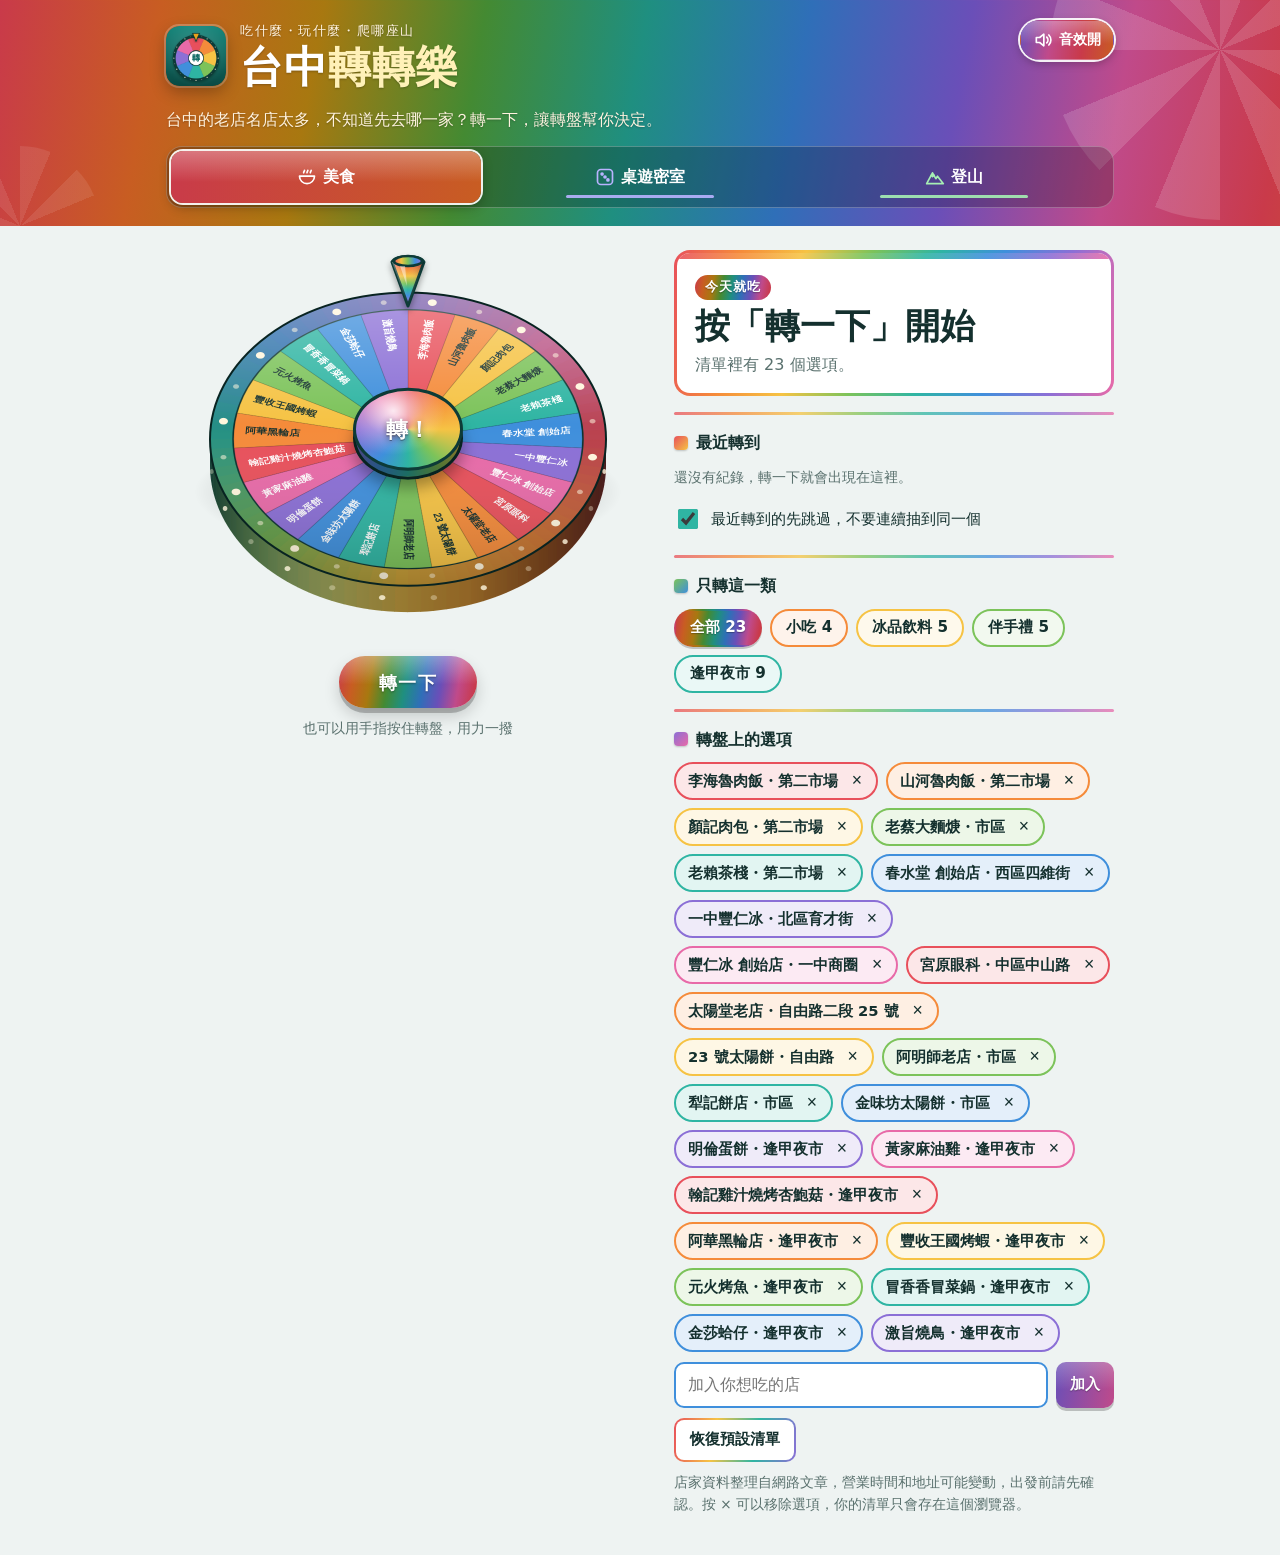
==== wheel/index.html @ 8090aa40 "台中轉轉樂：彩帶改成更多顏色與形狀 Co-Authored-By: Claude Opus 5.5 <noreply@anthropic.com> Claude-Session: https://cl" ====
<!doctype html>
<html lang="zh-Hant-TW">
<head>
<meta charset="utf-8">
<meta name="viewport" content="width=device-width, initial-scale=1, viewport-fit=cover">
<title>台中轉轉樂</title>
<meta name="description" content="美食、桌遊密室、登山三個轉盤，轉一下決定在台中吃什麼、玩什麼、爬哪座山。">
<meta name="theme-color" content="#1f8f80" media="(prefers-color-scheme: light)">
<meta name="theme-color" content="#16655b" media="(prefers-color-scheme: dark)">
<link rel="manifest" href="manifest.webmanifest">
<link rel="icon" type="image/png" sizes="32x32" href="icons/favicon-32.png">
<link rel="icon" type="image/png" sizes="192x192" href="icons/icon-192.png">
<link rel="apple-touch-icon" href="icons/apple-touch-icon.png">
<meta name="apple-mobile-web-app-capable" content="yes">
<meta name="mobile-web-app-capable" content="yes">
<meta name="apple-mobile-web-app-title" content="台中轉轉樂">
<meta name="apple-mobile-web-app-status-bar-style" content="black-translucent">
</head>
<body>
<style>
  /* 版面：轉盤是主角，置中；下方是結果卡與可編輯的餐點清單。寬螢幕時左右並排。 */
  :root {
    --bg: #eef3f2;
    --surface: #ffffff;
    --fg: #14302e;
    --muted: #5a716e;
    --line: #cfdcda;
    --accent: #0f6b63;
    --accent-fg: #ffffff;
    --sun: #e3a21a;
    /* 頂部橫幅：五彩漸層（顏色比轉盤深一階，白字才看得清楚） */
    --hero-grad: linear-gradient(100deg, #c93a4a 0.0%, #c85d22 6.25%, #a87810 12.5%, #448a32 18.75%, #1f8f80 25.0%, #2f6fb8 31.25%, #6a4fb8 37.5%, #c04a8a 43.75%, #c93a4a 50.0%, #c85d22 56.25%, #a87810 62.5%, #448a32 68.75%, #1f8f80 75.0%, #2f6fb8 81.25%, #6a4fb8 87.5%, #c04a8a 93.75%, #c93a4a 100.0%);
    --hero-fg: #ffffff;
    --hero-muted: #fff3e0;
    --hero-title-accent: #fff1b8;
    --hero-line: rgba(255, 255, 255, .26);
    --hero-tab-bg: rgba(0, 0, 0, .22);
    --hero-tab-on: #ffffff;
    --hero-tab-on-fg: #23313a;
    /* 轉盤八色（五彩） */
    --seg-1: #e8505b;
    --seg-2: #f58b3a;
    --seg-3: #f6c344;
    --seg-4: #7cc35a;
    --seg-5: #2fb5a3;
    --seg-6: #3f8fdc;
    --seg-7: #8b6fd6;
    --seg-8: #e86aa8;
    --seg-ink-dark: #14302e;
    --seg-ink-light: #ffffff;
    --wheel-rim: #0d3b37;
    --wheel-bulb: #fff6dd;
    --wheel-shadow: rgba(4, 33, 30, .38);
    --font-display: "PingFang TC", "Noto Sans TC", "Microsoft JhengHei", sans-serif;
    --font-body: "PingFang TC", "Noto Sans TC", "Microsoft JhengHei", system-ui, sans-serif;
  }
  @media (prefers-color-scheme: dark) {
    :root:not([data-theme="light"]) {
      --bg: #0e1918; --surface: #152422; --fg: #e4efed; --muted: #94aaa6; --line: #2a3f3c;
      --accent: #4cc1b3; --accent-fg: #0b1716; --sun: #f0b93f;
      --hero-grad: linear-gradient(100deg, #8f2a36 0.0%, #9a4a1e 6.25%, #86610d 12.5%, #376c29 18.75%, #16655b 25.0%, #214f83 31.25%, #4b3883 37.5%, #883562 43.75%, #8f2a36 50.0%, #9a4a1e 56.25%, #86610d 62.5%, #376c29 68.75%, #16655b 75.0%, #214f83 81.25%, #4b3883 87.5%, #883562 93.75%, #8f2a36 100.0%); --hero-fg: #f4f1ea; --hero-muted: #e6ddd0; --hero-title-accent: #ffe39a; --hero-line: rgba(255, 255, 255, .16); --hero-tab-bg: rgba(0, 0, 0, .32); --hero-tab-on: #f4f1ea; --hero-tab-on-fg: #1b2328;
      --seg-1: #d9434f; --seg-2: #e47b2c; --seg-3: #e5b336; --seg-4: #69b049; --seg-5: #24a191; --seg-6: #357fcb; --seg-7: #7a5ec4; --seg-8: #d65b97;
      --seg-ink-dark: #0e1918; --seg-ink-light: #ffffff;
      --wheel-rim: #1f5b55; --wheel-bulb: #fff1c9; --wheel-shadow: rgba(0, 0, 0, .55);
      color-scheme: dark;
    }
  }
  :root[data-theme="dark"] {
    --bg: #0e1918; --surface: #152422; --fg: #e4efed; --muted: #94aaa6; --line: #2a3f3c;
    --accent: #4cc1b3; --accent-fg: #0b1716; --sun: #f0b93f;
    --hero-grad: linear-gradient(100deg, #8f2a36 0.0%, #9a4a1e 6.25%, #86610d 12.5%, #376c29 18.75%, #16655b 25.0%, #214f83 31.25%, #4b3883 37.5%, #883562 43.75%, #8f2a36 50.0%, #9a4a1e 56.25%, #86610d 62.5%, #376c29 68.75%, #16655b 75.0%, #214f83 81.25%, #4b3883 87.5%, #883562 93.75%, #8f2a36 100.0%); --hero-fg: #f4f1ea; --hero-muted: #e6ddd0; --hero-title-accent: #ffe39a; --hero-line: rgba(255, 255, 255, .16); --hero-tab-bg: rgba(0, 0, 0, .32); --hero-tab-on: #f4f1ea; --hero-tab-on-fg: #1b2328;
    --seg-1: #d9434f; --seg-2: #e47b2c; --seg-3: #e5b336; --seg-4: #69b049; --seg-5: #24a191; --seg-6: #357fcb; --seg-7: #7a5ec4; --seg-8: #d65b97;
    --seg-ink-dark: #0e1918; --seg-ink-light: #ffffff;
    --wheel-rim: #1f5b55; --wheel-bulb: #fff1c9; --wheel-shadow: rgba(0, 0, 0, .55);
    color-scheme: dark;
  }

  * { box-sizing: border-box; }
  [hidden] { display: none !important; }
  body {
    background: var(--bg);
    color: var(--fg);
    font-family: var(--font-body);
    font-size: 16px;
    line-height: 1.6;
    padding-bottom: calc(40px + env(safe-area-inset-bottom, 0px));
    margin: 0;
  }
  .wrap {
    max-width: 980px; margin: 0 auto; display: grid; gap: 24px; grid-template-columns: minmax(0, 1fr);
    padding-left: max(16px, env(safe-area-inset-left, 0px));
    padding-right: max(16px, env(safe-area-inset-right, 0px));
    padding-top: 24px;
  }
  /* 頂部橫幅：滿版漸層，延伸到手機狀態列底下 */
  .hero {
    position: relative; overflow: hidden;
    background: var(--hero-grad);
    background-size: 200% 100%;
    background-position: 0% 50%;
    color: var(--hero-fg);
    text-shadow: 0 1px 2px rgba(0, 0, 0, .25);
    padding-top: calc(20px + env(safe-area-inset-top, 0px));
    padding-bottom: 18px;
  }
  .hero::before, .hero::after {
    content: ""; position: absolute; border-radius: 50%; pointer-events: none;
    background: repeating-conic-gradient(from 0deg, var(--hero-line) 0 22.5deg, transparent 22.5deg 45deg);
  }
  .hero::before { width: 340px; height: 340px; right: -110px; top: -120px; opacity: .55; }
  .hero::after { width: 160px; height: 160px; left: -60px; bottom: -80px; opacity: .35; }
  .is-spinning .hero::before { animation: hero-spin 1.2s linear infinite; }
  /* 轉動時五彩漸層跟著流動 */
  .is-spinning .hero { animation: hero-flow 2.4s linear infinite; }
  @keyframes hero-flow { from { background-position: 0% 50%; } to { background-position: 100% 50%; } }
  @keyframes hero-spin { to { transform: rotate(360deg); } }
  .hero-in {
    position: relative; z-index: 1;
    max-width: 980px; margin: 0 auto; display: grid; gap: 14px;
    padding-left: max(16px, env(safe-area-inset-left, 0px));
    padding-right: max(16px, env(safe-area-inset-right, 0px));
  }
  .brand { display: flex; align-items: center; gap: 14px; min-width: 0; }
  .sound-btn {
    margin-left: auto; align-self: flex-start; flex: none;
    display: inline-flex; align-items: center; gap: 6px;
    font: 500 .85rem var(--font-body); color: var(--hero-fg);
    background: var(--hero-tab-bg); border: 1px solid var(--hero-line); border-radius: 999px;
    padding: 6px 12px; min-height: 40px; cursor: pointer;
  }
  .sound-btn svg { width: 20px; height: 20px; }
  .sound-btn .ico-off { display: none; }
  .sound-btn[aria-pressed="false"] .ico-on { display: none; }
  .sound-btn[aria-pressed="false"] .ico-off { display: inline; }
  /* 音效開：五彩漸層＋白框；音效關：暗色、圖示變灰 */
  .sound-btn[aria-pressed="true"] {
    background:
      linear-gradient(180deg, rgba(255, 255, 255, .3), rgba(255, 255, 255, 0) 60%),
      linear-gradient(100deg, #6a4fb8, #c04a8a, #c93a4a, #c85d22);
    border-color: transparent;
    box-shadow: 0 0 0 2px rgba(255, 255, 255, .92), 0 3px 10px rgba(0, 0, 0, .28);
    font-weight: 700;
  }
  .sound-btn[aria-pressed="false"] {
    background: rgba(0, 0, 0, .35); color: rgba(255, 255, 255, .78);
    border: 1px dashed rgba(255, 255, 255, .5);
  }
  .sound-btn[aria-pressed="false"] svg { color: rgba(255, 255, 255, .6); }
  .sound-btn:focus-visible { outline: 3px solid var(--sun); outline-offset: 2px; }
  @media (max-width: 380px) { .sound-label { display: none; } .sound-btn { padding: 6px 9px; } }
  .confetti { position: fixed; inset: 0; width: 100%; height: 100%; pointer-events: none; z-index: 50; }
  .brand .logo {
    width: 60px; height: 60px; flex: none; border-radius: 22%;
    box-shadow: 0 6px 16px rgba(0, 0, 0, .28), 0 0 0 2px var(--hero-line);
  }
  .eyebrow { margin: 0; font-size: .82rem; letter-spacing: .12em; color: var(--hero-muted); }
  .hero h1 {
    font-family: var(--font-display); font-weight: 900;
    font-size: clamp(1.9rem, 6.5vw, 2.7rem); line-height: 1.15; margin: 2px 0 0;
    letter-spacing: .02em;
  }
  .hero h1 span { color: var(--hero-title-accent); }
  .intro { margin: 0; color: var(--hero-muted); max-width: 40em; }
  @media (max-width: 600px) { .intro { min-height: 3.2em; } }

  .tabs {
    display: grid; grid-template-columns: repeat(3, minmax(0, 1fr)); gap: 4px; padding: 4px;
    background: var(--hero-tab-bg); border: 1px solid var(--hero-line); border-radius: 16px;
  }
  .tab {
    font: 700 .98rem var(--font-body); color: var(--hero-fg); background: transparent; border: 0;
    border-radius: 12px; min-height: 52px; padding: 6px 4px; cursor: pointer;
    display: flex; align-items: center; justify-content: center; gap: 6px;
    transition: background .2s, color .2s;
  }
  .tab svg { width: 20px; height: 20px; flex: none; }
  .tab:hover { background: rgba(255, 255, 255, .08); }
  /* 分頁各有自己的顏色：美食紅橘、桌遊密室藍紫、登山綠青 */
  #tab-food { --t1: #c93a4a; --t2: #c85d22; --t-light: #ffb48a; }
  #tab-games { --t1: #2f6fb8; --t2: #6a4fb8; --t-light: #b9b3ff; }
  #tab-hike { --t1: #448a32; --t2: #1f8f80; --t-light: #a6efb4; }
  .tab { position: relative; }
  .tab svg { color: var(--t-light); }
  .tab::after {
    content: ""; position: absolute; left: 26%; right: 26%; bottom: 5px; height: 3px; border-radius: 3px;
    background: var(--t-light); opacity: .9;
  }
  .tab[aria-selected="true"] {
    background:
      linear-gradient(180deg, rgba(255, 255, 255, .3), rgba(255, 255, 255, 0) 60%),
      linear-gradient(100deg, var(--t1), var(--t2));
    color: #ffffff;
    box-shadow: 0 0 0 2px rgba(255, 255, 255, .92), 0 4px 12px rgba(0, 0, 0, .3);
  }
  .tab[aria-selected="true"] svg { color: #ffffff; }
  .tab[aria-selected="true"]::after { display: none; }
  .tab:disabled { cursor: wait; }
  .tab:focus-visible { outline: 3px solid var(--sun); outline-offset: 2px; }
  @media (max-width: 340px) { .tab svg { display: none; } }
  @media (prefers-reduced-motion: reduce) { .is-spinning .hero::before, .is-spinning .hero { animation: none; } .tab { transition: none; } }

  .layout { display: grid; gap: 24px; grid-template-columns: minmax(0, 1fr); align-items: start; }
  @media (min-width: 820px) { .layout { grid-template-columns: minmax(0, 1.1fr) minmax(0, 1fr); } }

  .stage { display: grid; justify-items: center; gap: 16px; min-width: 0; }
  .wheel-box { position: relative; width: min(100%, 440px); aspect-ratio: 880 / 780; max-width: 100%; }
  .wheel-box canvas { width: 100%; height: 100%; display: block; }
  /* 立體轉盤：轉盤面往後傾斜，畫在 canvas 上；指針和中心鈕用 HTML 疊在上面 */
  .pointer {
    position: absolute; left: 50%; top: calc(10.6% - 40px); transform: translateX(-50%);
    width: 44px; height: 58px; z-index: 2;
    filter: drop-shadow(0 4px 3px rgba(0, 0, 0, .35));
  }
  .pointer svg { width: 100%; height: 100%; display: block; transform-origin: 50% 15%; transition: transform .07s ease-out; }
  .pointer.tick svg { transform: rotate(-14deg); }
  .wheel-box canvas { touch-action: none; cursor: grab; -webkit-user-select: none; user-select: none; }
  .wheel-box canvas.grabbing { cursor: grabbing; }
  .wheel-hint { margin: -6px 0 0; font-size: .85rem; color: var(--muted); text-align: center; }
  @media (prefers-reduced-motion: reduce) { .pointer svg { transition: none; } }
  .hub {
    position: absolute; left: 50%; top: 48.5%; transform: translate(-50%, -62%);
    width: 25%; aspect-ratio: 1.33; border-radius: 50%;
    /* 五彩轉鈕：上面是彩虹面＋光澤，底下用 ::before 畫出較暗的彩虹側邊 */
    --hub-rainbow: #e8505b, #f58b3a, #f6c344, #7cc35a, #2fb5a3, #3f8fdc, #8b6fd6, #e86aa8, #e8505b;
    isolation: isolate;
    background: transparent;
    border: 0;
    box-shadow: none;
    display: grid; place-items: center;
    font: 900 clamp(1rem, 4vw, 1.4rem) var(--font-display); color: #ffffff;
    text-shadow: 0 1px 0 rgba(0, 0, 0, .35), 0 2px 6px rgba(0, 0, 0, .45);
    cursor: pointer; padding: 0;
    transition: transform .08s, box-shadow .08s;
  }
  /* 側邊（往下的厚度）在最底層，彩虹面蓋在上面，字在最上面 */
  .hub::before {
    content: ""; position: absolute; z-index: -2;
    left: 0; right: 0; top: 9px; bottom: -9px; border-radius: 50%;
    background: conic-gradient(from 0deg, var(--hub-rainbow));
    filter: brightness(.6);
    border: 3px solid var(--wheel-rim);
    box-shadow: 0 8px 16px rgba(0, 0, 0, .35);
    transition: top .08s, bottom .08s;
  }
  .hub::after {
    content: ""; position: absolute; z-index: -1; inset: 0; border-radius: 50%;
    background:
      radial-gradient(ellipse at 36% 26%, rgba(255, 255, 255, .85) 0%, rgba(255, 255, 255, .25) 32%, rgba(255, 255, 255, 0) 55%),
      conic-gradient(from 0deg, var(--hub-rainbow));
    border: 3px solid var(--wheel-rim);
  }
  .is-spinning .hub { animation: hub-hue 1.6s linear infinite; }
  @keyframes hub-hue { to { filter: hue-rotate(360deg); } }
  @media (prefers-reduced-motion: reduce) { .is-spinning .hub { animation: none; } }
  .hub:active:not(:disabled) { transform: translate(-50%, calc(-62% + 6px)); }
  .hub:active:not(:disabled)::before { top: 3px; bottom: -3px; }
  .hub:disabled { cursor: wait; }

  /* 「轉一下」：和頂部橫幅同一組深一階的五彩，白字才清楚 */
  .spin-btn {
    font: 800 1.15rem var(--font-body); letter-spacing: .08em;
    background:
      linear-gradient(180deg, rgba(255, 255, 255, .35) 0%, rgba(255, 255, 255, 0) 55%),
      var(--hero-grad);
    background-size: 100% 100%, 200% 100%;
    background-position: 0 0, 0% 50%;
    color: #ffffff; text-shadow: 0 1px 2px rgba(0, 0, 0, .35);
    border: 0; border-radius: 999px; padding: 12px 40px; min-height: 52px; cursor: pointer;
    box-shadow: 0 5px 0 rgba(0, 0, 0, .22), 0 8px 16px rgba(0, 0, 0, .18);
    transition: transform .08s, box-shadow .08s;
  }
  .spin-btn:active:not(:disabled) { transform: translateY(4px); box-shadow: 0 1px 0 rgba(0, 0, 0, .22), 0 3px 8px rgba(0, 0, 0, .18); }
  .spin-btn:disabled { cursor: wait; filter: saturate(.85); }
  .is-spinning .spin-btn { animation: btn-flow 1.2s linear infinite; }
  @keyframes btn-flow { from { background-position: 0 0, 0% 50%; } to { background-position: 0 0, 100% 50%; } }
  button:focus-visible, input:focus-visible { outline: 3px solid var(--sun); outline-offset: 2px; }

  .panel { display: grid; gap: 16px; min-width: 0; grid-template-columns: minmax(0, 1fr); }
  /* 結果卡：彩虹外框＋上方彩虹細條 */
  .result {
    position: relative; overflow: hidden;
    border: 3px solid transparent; border-radius: 16px;
    background:
      linear-gradient(var(--surface), var(--surface)) padding-box,
      linear-gradient(100deg, var(--seg-1), var(--seg-2), var(--seg-3), var(--seg-4), var(--seg-5), var(--seg-6), var(--seg-7), var(--seg-8)) border-box;
    padding: 20px 18px 16px; min-height: 132px;
  }
  .result::before {
    content: ""; position: absolute; left: 0; right: 0; top: 0; height: 6px;
    background: linear-gradient(100deg, var(--seg-1), var(--seg-2), var(--seg-3), var(--seg-4), var(--seg-5), var(--seg-6), var(--seg-7), var(--seg-8));
    opacity: .9;
  }
  .result .label {
    display: inline-block; font-size: .8rem; font-weight: 700; letter-spacing: .08em; margin: 0;
    color: #ffffff; padding: 2px 10px; border-radius: 999px;
    background: var(--hero-grad); background-size: 200% 100%;
    text-shadow: 0 1px 1px rgba(0, 0, 0, .3);
  }
  .result .name { font: 900 clamp(1.6rem, 6vw, 2.2rem)/1.25 var(--font-display); margin: 4px 0; overflow-wrap: anywhere; }
  .result .meta { margin: 0; color: var(--muted); }
  .result .meta b { color: var(--fg); font-weight: 700; }
  .result.pop .name { animation: pop .45s ease-out; }
  @keyframes pop { 0% { transform: scale(.85); opacity: 0; } 100% { transform: scale(1); opacity: 1; } }
  .result.win { animation: win-glow 1.4s ease-out; }
  @keyframes win-glow {
    0% { box-shadow: 0 0 0 0 rgba(227, 162, 26, .75); }
    35% { box-shadow: 0 0 0 10px rgba(227, 162, 26, .25); }
    100% { box-shadow: 0 0 0 18px rgba(227, 162, 26, 0); }
  }

  .box { border-top: 1px solid var(--line); padding-top: 14px; display: grid; gap: 10px; grid-template-columns: minmax(0, 1fr); }
  .box h2 { font-size: 1rem; margin: 0; }
  .filters, .chips { display: flex; flex-wrap: wrap; gap: 8px; }
  .filter {
    font: 500 .95rem var(--font-body); color: var(--fg);
    background: transparent; border: 1px solid var(--line); border-radius: 999px;
    padding: 6px 14px; min-height: 38px; cursor: pointer;
  }
  .filter[aria-pressed="true"] { background: var(--fg); color: var(--bg); border-color: var(--fg); }

  .chip {
    display: inline-flex; align-items: center; gap: 4px;
    background: var(--surface); border: 1px solid var(--line); border-radius: 999px;
    padding: 2px 4px 2px 12px; font-size: .92rem; max-width: 100%;
  }
  .chip span { overflow-wrap: anywhere; }
  .chip button {
    border: 0; background: transparent; color: var(--muted); cursor: pointer;
    width: 30px; height: 30px; border-radius: 50%; font-size: 1.1rem; line-height: 1;
  }
  .chip button:hover { color: var(--fg); background: var(--bg); }
  .chip.off { opacity: .4; }

  .add { display: flex; gap: 8px; }
  .add input {
    flex: 1; min-width: 0; font: inherit; font-size: 16px; color: var(--fg);
    background: var(--surface); border: 1px solid var(--line); border-radius: 10px; padding: 8px 12px; min-height: 44px;
  }
  .add button, .reset {
    font: 500 .95rem var(--font-body); border-radius: 10px; cursor: pointer; min-height: 44px; padding: 8px 14px;
  }
  .add button { background: var(--fg); color: var(--bg); border: 0; }
  .reset { background: transparent; color: var(--muted); border: 1px solid var(--line); justify-self: start; }
  .hint { font-size: .85rem; color: var(--muted); margin: 0; }

  .actions { display: flex; flex-wrap: wrap; gap: 8px; margin-top: 12px; }
  /* 結果卡上的三個按鈕：各用一段深一階的彩虹漸層，白字才清楚 */
  .action {
    font: 700 .95rem var(--font-body); color: #ffffff; text-decoration: none;
    text-shadow: 0 1px 1px rgba(0, 0, 0, .3);
    background: linear-gradient(180deg, rgba(255, 255, 255, .28), rgba(255, 255, 255, 0) 60%), var(--action-grad);
    border: 0; border-radius: 999px;
    padding: 8px 16px; min-height: 42px; display: inline-flex; align-items: center; cursor: pointer;
    box-shadow: 0 3px 0 rgba(0, 0, 0, .22);
    transition: transform .08s, box-shadow .08s, filter .15s;
  }
  .action:hover { filter: brightness(1.08); }
  .action:active { transform: translateY(2px); box-shadow: 0 1px 0 rgba(0, 0, 0, .22); }
  #result-map { --action-grad: linear-gradient(100deg, #2f6fb8, #6a4fb8); }
  #result-share { --action-grad: linear-gradient(100deg, #c04a8a, #c93a4a); }
  #result-again { --action-grad: linear-gradient(100deg, #448a32, #1f8f80); }
  a.action:focus-visible { outline: 3px solid var(--sun); outline-offset: 2px; }
  .share-msg { margin: 8px 0 0; font-size: .85rem; color: var(--muted); }

  .box-head { display: flex; align-items: center; justify-content: space-between; gap: 8px; }
  .link-btn { font: 500 .9rem var(--font-body); color: var(--muted); background: transparent; border: 0;
    padding: 6px 8px; min-height: 36px; cursor: pointer; text-decoration: underline; }
  .history { margin: 0; padding: 0; list-style: none; display: grid; gap: 6px; }
  .history li { display: flex; gap: 10px; align-items: baseline; min-width: 0; }
  .history .when { font-size: .8rem; color: var(--muted); font-variant-numeric: tabular-nums; flex: none; }
  .history .what { overflow-wrap: anywhere; }
  .history .empty { color: var(--muted); font-size: .9rem; }
  .toggle { display: flex; gap: 10px; align-items: center; font-size: .92rem; cursor: pointer; min-height: 40px; }
  .toggle input { width: 20px; height: 20px; accent-color: var(--accent); flex: none; }

  /* ===== 下方區塊（最近轉到、只轉這一類、轉盤上的選項）五彩版 ===== */
  .box {
    border-top: 0; position: relative; padding-top: 18px;
  }
  .box::before {
    content: ""; position: absolute; left: 0; right: 0; top: 0; height: 3px; border-radius: 3px;
    background: linear-gradient(100deg, var(--seg-1), var(--seg-2), var(--seg-3), var(--seg-4), var(--seg-5), var(--seg-6), var(--seg-7), var(--seg-8));
    opacity: .75;
  }
  .panel > .box:nth-child(2) { --box-c: var(--seg-1); --box-c2: var(--seg-3); }
  .panel > .box:nth-child(3) { --box-c: var(--seg-4); --box-c2: var(--seg-6); }
  .panel > .box:nth-child(4) { --box-c: var(--seg-7); --box-c2: var(--seg-8); }
  .box h2 { display: flex; align-items: center; gap: 8px; }
  .box h2::before {
    content: ""; width: 14px; height: 14px; border-radius: 4px; flex: none;
    background: linear-gradient(135deg, var(--box-c, var(--seg-1)), var(--box-c2, var(--seg-3)));
    box-shadow: 0 1px 2px rgba(0, 0, 0, .2);
  }

  /* 最近轉到：每筆一個顏色 */
  .history li:not(.empty) {
    align-items: center; padding: 6px 10px; border-radius: 10px;
    background: color-mix(in srgb, var(--c) 14%, var(--surface));
    border-left: 4px solid var(--c);
  }
  .history li:nth-child(8n+1) { --c: var(--seg-1); }
  .history li:nth-child(8n+2) { --c: var(--seg-2); }
  .history li:nth-child(8n+3) { --c: var(--seg-3); }
  .history li:nth-child(8n+4) { --c: var(--seg-4); }
  .history li:nth-child(8n+5) { --c: var(--seg-5); }
  .history li:nth-child(8n+6) { --c: var(--seg-6); }
  .history li:nth-child(8n+7) { --c: var(--seg-7); }
  .history li:nth-child(8n+8) { --c: var(--seg-8); }
  .history .when { color: var(--fg); opacity: .7; }
  .history .what { font-weight: 700; }
  .link-btn { color: var(--seg-1); font-weight: 700; }
  .toggle input { accent-color: var(--seg-5); }

  /* 只轉這一類：未選用彩色框，選中用五彩漸層 */
  .filter { border: 2px solid var(--c); color: var(--fg); background: color-mix(in srgb, var(--c) 10%, var(--surface)); font-weight: 700; }
  .filter:nth-child(8n+1) { --c: var(--seg-1); }
  .filter:nth-child(8n+2) { --c: var(--seg-2); }
  .filter:nth-child(8n+3) { --c: var(--seg-3); }
  .filter:nth-child(8n+4) { --c: var(--seg-4); }
  .filter:nth-child(8n+5) { --c: var(--seg-5); }
  .filter:nth-child(8n+6) { --c: var(--seg-6); }
  .filter:nth-child(8n+7) { --c: var(--seg-7); }
  .filter:nth-child(8n+8) { --c: var(--seg-8); }
  .filter[aria-pressed="true"] {
    background: var(--hero-grad); background-size: 200% 100%;
    color: #ffffff; border-color: transparent; text-shadow: 0 1px 1px rgba(0, 0, 0, .3);
    box-shadow: 0 2px 0 rgba(0, 0, 0, .2);
  }

  /* 轉盤上的選項：每個選項一個顏色 */
  .chip {
    border: 2px solid var(--c);
    background: color-mix(in srgb, var(--c) 14%, var(--surface));
    font-weight: 600;
  }
  .chip:nth-child(8n+1) { --c: var(--seg-1); }
  .chip:nth-child(8n+2) { --c: var(--seg-2); }
  .chip:nth-child(8n+3) { --c: var(--seg-3); }
  .chip:nth-child(8n+4) { --c: var(--seg-4); }
  .chip:nth-child(8n+5) { --c: var(--seg-5); }
  .chip:nth-child(8n+6) { --c: var(--seg-6); }
  .chip:nth-child(8n+7) { --c: var(--seg-7); }
  .chip:nth-child(8n+8) { --c: var(--seg-8); }
  .chip button { color: var(--fg); }
  .chip button:hover { background: var(--c); color: #ffffff; }

  /* 新增與恢復 */
  .add input { border: 2px solid var(--seg-6); }
  .add input:focus { outline: none; border-color: var(--seg-7); box-shadow: 0 0 0 3px color-mix(in srgb, var(--seg-7) 30%, transparent); }
  .add button {
    background: linear-gradient(180deg, rgba(255, 255, 255, .25), rgba(255, 255, 255, 0) 60%), linear-gradient(100deg, #6a4fb8, #c04a8a);
    color: #ffffff; font-weight: 700; text-shadow: 0 1px 1px rgba(0, 0, 0, .3);
    box-shadow: 0 3px 0 rgba(0, 0, 0, .22);
  }
  .add button:active { transform: translateY(2px); box-shadow: 0 1px 0 rgba(0, 0, 0, .22); }
  .reset {
    border: 2px solid transparent; color: var(--fg); font-weight: 600;
    background:
      linear-gradient(var(--surface), var(--surface)) padding-box,
      linear-gradient(100deg, var(--seg-1), var(--seg-3), var(--seg-5), var(--seg-7)) border-box;
  }

  @media (prefers-reduced-motion: reduce) { .result.pop .name, .result.win, .is-spinning .spin-btn { animation: none; } }
</style>

<header class="hero">
  <div class="hero-in">
    <div class="brand">
      <img class="logo" src="icons/icon-192.png" alt="" width="60" height="60">
      <div>
        <p class="eyebrow">吃什麼・玩什麼・爬哪座山</p>
        <h1>台中<span>轉轉樂</span></h1>
      </div>
      <button class="sound-btn" id="sound-btn" type="button" aria-pressed="true" aria-label="音效">
        <svg class="ico-on" viewBox="0 0 24 24" fill="none" stroke="currentColor" stroke-width="2" stroke-linecap="round" stroke-linejoin="round" aria-hidden="true"><path d="M4 9h4l5-4v14l-5-4H4Z"/><path d="M16.5 8.5a5 5 0 0 1 0 7"/><path d="M19 6a8.5 8.5 0 0 1 0 12"/></svg>
        <svg class="ico-off" viewBox="0 0 24 24" fill="none" stroke="currentColor" stroke-width="2" stroke-linecap="round" stroke-linejoin="round" aria-hidden="true"><path d="M4 9h4l5-4v14l-5-4H4Z"/><path d="m17 9 5 6M22 9l-5 6"/></svg>
        <span class="sound-label">音效開</span>
      </button>
    </div>
    <p class="intro" id="intro"></p>
    <nav class="tabs" role="tablist" aria-label="選擇轉盤">
      <button class="tab" type="button" role="tab" id="tab-food" data-key="food">
        <svg viewBox="0 0 24 24" fill="none" stroke="currentColor" stroke-width="2" stroke-linecap="round" stroke-linejoin="round" aria-hidden="true"><path d="M3 11h18a9 9 0 0 1-18 0Z"/><path d="M8 7c0-1.5 1-1.5 1-3M12 7c0-1.5 1-1.5 1-3M16 7c0-1.5 1-1.5 1-3"/></svg>
        <span>美食</span>
      </button>
      <button class="tab" type="button" role="tab" id="tab-games" data-key="games">
        <svg viewBox="0 0 24 24" fill="none" stroke="currentColor" stroke-width="2" stroke-linecap="round" stroke-linejoin="round" aria-hidden="true"><rect x="3" y="3" width="18" height="18" rx="4"/><circle cx="8.5" cy="8.5" r="1.2" fill="currentColor"/><circle cx="15.5" cy="15.5" r="1.2" fill="currentColor"/><circle cx="12" cy="12" r="1.2" fill="currentColor"/></svg>
        <span>桌遊密室</span>
      </button>
      <button class="tab" type="button" role="tab" id="tab-hike" data-key="hike">
        <svg viewBox="0 0 24 24" fill="none" stroke="currentColor" stroke-width="2" stroke-linecap="round" stroke-linejoin="round" aria-hidden="true"><path d="M2 20 9 7l4 7 2-3 7 9Z"/><path d="m7.5 10 1.5 1.5L11 10"/></svg>
        <span>登山</span>
      </button>
    </nav>
  </div>
</header>
<canvas class="confetti" id="confetti" aria-hidden="true"></canvas>

<div class="wrap">

  <div class="layout">
    <section class="stage" aria-label="轉盤">
      <div class="wheel-box">
        <canvas id="wheel" width="880" height="780" aria-hidden="true"></canvas>
        <div class="pointer" aria-hidden="true">
          <svg viewBox="0 0 44 58">
            <defs>
              <linearGradient id="pg" x1="0" y1="0" x2="0" y2="1"><stop offset="0" stop-color="#e8505b"/><stop offset=".16" stop-color="#f58b3a"/><stop offset=".32" stop-color="#f6c344"/><stop offset=".48" stop-color="#7cc35a"/><stop offset=".62" stop-color="#2fb5a3"/><stop offset=".76" stop-color="#3f8fdc"/><stop offset=".9" stop-color="#8b6fd6"/><stop offset="1" stop-color="#e86aa8"/></linearGradient>
              <linearGradient id="ps" x1="0" y1="0" x2="1" y2="0"><stop offset="0" stop-color="#ffffff" stop-opacity=".35"/><stop offset=".5" stop-color="#ffffff" stop-opacity="0"/><stop offset="1" stop-color="#000000" stop-opacity=".3"/></linearGradient>
              <linearGradient id="pc" x1="0" y1="0" x2="1" y2="0"><stop offset="0" stop-color="#e8505b"/><stop offset=".25" stop-color="#f6c344"/><stop offset=".5" stop-color="#7cc35a"/><stop offset=".75" stop-color="#3f8fdc"/><stop offset="1" stop-color="#8b6fd6"/></linearGradient>
            </defs>
            <ellipse cx="22" cy="10" rx="17" ry="7" fill="#0d3b37"/>
            <path d="M6 10 L38 10 L22 54 Z" fill="url(#pg)" stroke="#0d3b37" stroke-width="3" stroke-linejoin="round"/>
            <path d="M6 10 L38 10 L22 54 Z" fill="url(#ps)"/>
            <ellipse cx="22" cy="9" rx="14" ry="5" fill="url(#pc)" stroke="#0d3b37" stroke-width="2.5"/>
            <path d="M14 14 L19 14 L21 34 Z" fill="#ffffff" opacity=".45"/>
          </svg>
        </div>
        <button id="hub" class="hub" type="button" aria-label="轉動轉盤">轉！</button>
      </div>
      <button id="spin" class="spin-btn" type="button">轉一下</button>
      <p class="wheel-hint" id="wheel-hint">也可以用手指按住轉盤，用力一撥</p>
    </section>

    <section class="panel">
      <div id="result" class="result" aria-live="polite">
        <p class="label" id="result-label"></p>
        <p class="name" id="result-name">按「轉一下」開始</p>
        <p class="meta" id="result-meta">清單裡有 <b id="count">0</b> 個選項。</p>
        <div class="actions" id="result-actions" hidden>
          <a class="action" id="result-map" href="#" target="_blank" rel="noopener" hidden>在 Google 地圖找</a>
          <button class="action" id="result-share" type="button">分享結果</button>
          <button class="action" id="result-again" type="button">再轉一次</button>
        </div>
        <p class="share-msg" id="share-msg" role="status" hidden></p>
      </div>

      <div class="box">
        <div class="box-head">
          <h2>最近轉到</h2>
          <button class="link-btn" id="history-clear" type="button" hidden>清除</button>
        </div>
        <ol class="history" id="history"></ol>
        <label class="toggle" for="avoid-repeat">
          <input type="checkbox" id="avoid-repeat" checked>
          <span>最近轉到的先跳過，不要連續抽到同一個</span>
        </label>
      </div>

      <div class="box">
        <h2 id="filter-title">只轉這一類</h2>
        <div class="filters" id="filters" role="group" aria-label="篩選類別"></div>
      </div>

      <div class="box">
        <h2>轉盤上的選項</h2>
        <div class="chips" id="chips"></div>
        <form class="add" id="add-form">
          <input id="add-input" type="text" maxlength="20" placeholder="" aria-label="新增選項">
          <button type="submit">加入</button>
        </form>
        <button class="reset" id="reset" type="button">恢復預設清單</button>
        <p class="hint" id="install-hint" hidden></p>
        <p class="hint" id="data-hint"></p>
      </div>
    </section>
  </div>
</div>

<script>
(function () {
  "use strict";
  // 三個轉盤的預設資料。每個轉盤的清單分開存在這個瀏覽器。
  var WHEELS = {
    food: {
      intro: "台中的老店名店太多，不知道先去哪一家？轉一下，讓轉盤幫你決定。",
      label: "今天就吃",
      filterTitle: "只轉這一類",
      placeholder: "加入你想吃的店",
      hint: "店家資料整理自網路文章，營業時間和地址可能變動，出發前請先確認。",
      map: function (it) { return "台中 " + it.name; },
      cats: ["全部", "小吃", "冰品飲料", "伴手禮", "逢甲夜市", "自訂"],
      defaults: [
        { name: "李海魯肉飯", cat: "小吃", area: "第二市場", note: "從下午賣到凌晨，第二市場的必吃魯肉飯。" },
        { name: "山河魯肉飯", cat: "小吃", area: "第二市場", note: "和李海各有擁護者的市場老店。" },
        { name: "顏記肉包", cat: "小吃", area: "第二市場", note: "在地人推薦的市場肉包。" },
        { name: "老蔡大麵焿", cat: "小吃", area: "市區", note: "約 40 年的大麵焿老店，一週只開兩天，先看粉專公告。" },
        { name: "老賴茶棧", cat: "冰品飲料", area: "第二市場", note: "市場裡的古早味紅茶老攤。" },
        { name: "春水堂 創始店", cat: "冰品飲料", area: "西區四維街", note: "被視為珍珠奶茶的發源店。" },
        { name: "一中豐仁冰", cat: "冰品飲料", area: "北區育才街", note: "約 70 年老店，蜜花豆、冰淇淋配酸梅冰。" },
        { name: "豐仁冰 創始店", cat: "冰品飲料", area: "一中商圈", note: "蜜豆、粉圓、芋圓配料豐富的冰品老店。" },
        { name: "宮原眼科", cat: "冰品飲料", area: "中區中山路", note: "日治時期眼科建築改成的冰淇淋與甜點店。" },
        { name: "太陽堂老店", cat: "伴手禮", area: "自由路二段 25 號", note: "1954 年創立，台中太陽餅的代表店家。" },
        { name: "23 號太陽餅", cat: "伴手禮", area: "自由路", note: "自由路上常被推薦的太陽餅老店。" },
        { name: "阿明師老店", cat: "伴手禮", area: "市區", note: "常被列入台中太陽餅名店。" },
        { name: "犁記餅店", cat: "伴手禮", area: "市區", note: "老字號餅店，常被列入台中太陽餅名店。" },
        { name: "金味坊太陽餅", cat: "伴手禮", area: "市區", note: "不加豬油與雞蛋，吃素的人也能吃。" },
        // 第 2 版新增：逢甲夜市（added 用來把新店家補進舊的清單）
        { name: "明倫蛋餅", cat: "逢甲夜市", area: "逢甲夜市", note: "現煎蛋餅，逢甲的招牌之一。", added: 2 },
        { name: "黃家麻油雞", cat: "逢甲夜市", area: "逢甲夜市", note: "推薦點麻油雞麵線湯。", added: 2 },
        { name: "翰記雞汁燒烤杏鮑菇", cat: "逢甲夜市", area: "逢甲夜市", note: "夜市烤杏鮑菇。", added: 2 },
        { name: "阿華黑輪店", cat: "逢甲夜市", area: "逢甲夜市", note: "據說開了約 40 年的老攤。", added: 2 },
        { name: "豐收王國烤蝦", cat: "逢甲夜市", area: "逢甲夜市", note: "不用自己剝殼的懶人蝦。", added: 2 },
        { name: "元火烤魚", cat: "逢甲夜市", area: "逢甲夜市", note: "招牌火烤魚，也有澎湖牡蠣。", added: 2 },
        { name: "冒香香冒菜鍋", cat: "逢甲夜市", area: "逢甲夜市", note: "麻辣冒菜，冬天很受歡迎。", added: 2 },
        { name: "金莎蛤仔", cat: "逢甲夜市", area: "逢甲夜市", note: "鹹蛋黃炒蛤蜊。", added: 2 },
        { name: "激旨燒鳥", cat: "逢甲夜市", area: "逢甲夜市", note: "人氣排隊的烤雞肉串。", added: 2 }
      ]
    },
    games: {
      intro: "朋友聚會不知道玩什麼？轉一下，決定今晚玩哪款桌遊，或去挑戰哪種密室逃脫。",
      label: "今晚就玩",
      filterTitle: "只轉這一類",
      placeholder: "加入你想玩的桌遊或密室主題",
      hint: "人數和時間是一般建議，實際依店家規定。",
      map: function (it) {
        if (it.cat === "密室逃脫") return "台中 密室逃脫";
        if (it.cat === "自訂") return "台中 " + it.name;
        return "台中 桌遊店";
      },
      mapLabel: function (it) { return it.cat === "密室逃脫" ? "找台中的密室逃脫" : it.cat === "自訂" ? "在 Google 地圖找" : "找台中的桌遊店"; },
      cats: ["全部", "派對歡樂", "推理陣營", "策略經營", "合作", "密室逃脫", "自訂"],
      defaults: [
        { name: "德國心臟病", cat: "派對歡樂", area: "2–6 人・15 分鐘", note: "同一種水果剛好 5 個就搶按鈴，拚反應。" },
        { name: "妙語說書人", cat: "派對歡樂", area: "3–8 人・30 分鐘", note: "用一句話形容手上的圖，讓部分人猜中。" },
        { name: "機密代號", cat: "派對歡樂", area: "4–8 人・15 分鐘", note: "分兩隊，隊長用一個詞提示多張卡。" },
        { name: "矮人礦坑", cat: "派對歡樂", area: "3–10 人・30 分鐘", note: "鋪路挖金礦，但有人是偷偷搞破壞的。" },
        { name: "UNO", cat: "派對歡樂", area: "2–10 人・20 分鐘", note: "規則人人都會，加罰牌最傷感情。" },
        { name: "阿瓦隆", cat: "推理陣營", area: "5–10 人・30 分鐘", note: "好人出任務、壞人混進去，靠發言找出間諜。" },
        { name: "狼人殺", cat: "推理陣營", area: "8–18 人・40 分鐘", note: "人多最好玩，需要一位主持人。" },
        { name: "血染鐘樓", cat: "推理陣營", area: "5–15 人・60 分鐘", note: "角色能力多變的進階版陣營推理。" },
        { name: "卡坦島", cat: "策略經營", area: "3–4 人・75 分鐘", note: "蒐集資源、交易、蓋村莊和道路。" },
        { name: "璀璨寶石", cat: "策略經營", area: "2–4 人・30 分鐘", note: "收集寶石買發展卡，新手也容易上手。" },
        { name: "鐵道任務", cat: "策略經營", area: "2–5 人・45 分鐘", note: "收集車廂卡，連起地圖上的城市。" },
        { name: "拉密", cat: "策略經營", area: "2–4 人・45 分鐘", note: "數字牌組成順子或同數，長輩也會玩。" },
        { name: "花火", cat: "合作", area: "2–5 人・25 分鐘", note: "看得到別人的牌卻看不到自己的，一起放煙火。" },
        { name: "瘟疫危機", cat: "合作", area: "2–4 人・45 分鐘", note: "全隊合作在疫情擴散前研發解藥。" },
        { name: "恐怖主題密室", cat: "密室逃脫", area: "建議 4–6 人・60–90 分鐘", note: "有 NPC 演員和驚嚇橋段，膽小的人走中間。" },
        { name: "解謎機關密室", cat: "密室逃脫", area: "建議 3–5 人・60 分鐘", note: "沒有嚇人元素，專心解謎、開機關。" },
        { name: "劇情沉浸密室", cat: "密室逃脫", area: "建議 4–8 人・90–120 分鐘", note: "每人扮演一個角色，跟著故事一起推進。" },
        { name: "親子密室", cat: "密室逃脫", area: "建議 2–5 人・45–60 分鐘", note: "題目較簡單，適合帶小朋友。" },
        { name: "劇本殺", cat: "密室逃脫", area: "建議 5–8 人・3–5 小時", note: "讀劇本、搜證、找出兇手，時間比較長。" }
      ]
    },
    hike: {
      intro: "這個週末爬哪座山？先選難度，再轉一下決定。",
      label: "這次就爬",
      filterTitle: "只轉這個難度",
      placeholder: "加入你想爬的山或步道",
      hint: "距離和時間整理自網路文章，僅供參考。出發前請查林業及自然保育署的步道開放公告，颱風或大雨後常會封路。",
      map: function (it) { return "台中 " + it.name; },
      cats: ["全部", "新手", "中級", "進階", "自訂"],
      defaults: [
        { name: "大坑 5 號步道", cat: "新手", area: "北屯・約 1.5 小時", note: "全長 1.4 公里，有觀景平台和涼亭。" },
        { name: "聚興山／新田步道", cat: "新手", area: "潭子・約 2 小時", note: "長約 3 公里，難度低，適合散步型登山。" },
        { name: "東卯山", cat: "中級", area: "谷關・約一整天", note: "谷關七雄之一，登山道寬、好走，向陽路段較熱。" },
        { name: "唐麻丹山", cat: "中級", area: "谷關・來回約 6 小時", note: "七雄入門首選，第一次建議從松鶴部落登山口上。" },
        { name: "白毛山", cat: "中級", area: "谷關・約一整天", note: "谷關七雄之一，有點陡峭。" },
        { name: "波津加山", cat: "中級", area: "谷關・來回約 6 小時", note: "谷關七雄之一，一路持續爬升。" },
        { name: "馬崙山", cat: "中級", area: "谷關・約一整天", note: "谷關七雄之一，出發前先查路況。" },
        { name: "屋我尾山", cat: "中級", area: "谷關・約一整天", note: "谷關七雄之一，出發前先查路況。" },
        { name: "八仙山", cat: "進階", area: "谷關・來回至少 8 小時", note: "谷關七雄裡最難的一座，單程約 6 公里。" },
        { name: "鳶嘴山", cat: "進階", area: "和平・約半天", note: "後段是岩稜，要貼山壁拉繩，下山比上山難。" },
        { name: "鳶嘴稍來國家步道", cat: "進階", area: "和平・約 9 小時", note: "鳶嘴山連稍來山，全長 6.3 公里，難度中到高。" }
      ]
    }
  };
  var STORE_PREFIX = "taichung-wheels-v1-";
  var TAB_KEY = "taichung-wheels-tab";

  var current = null;      // 目前的轉盤代號
  var conf = null;         // 目前轉盤的設定
  var items = [];          // 目前轉盤的選項
  var filters = {};        // 每個轉盤各自的篩選
  var seen = [];           // 這個瀏覽器已經收過的預設選項名稱
  var history = [];        // 最近轉到的結果 { name, at }
  var rotation = 0;
  var spinning = false;
  var lastResult = null;
  var HISTORY_MAX = 8;
  var AVOID_KEY = "taichung-wheels-avoid";

  var canvas = document.getElementById("wheel");
  var ctx = canvas.getContext("2d");
  var spinBtn = document.getElementById("spin");
  var hub = document.getElementById("hub");
  var resultBox = document.getElementById("result");
  var resultName = document.getElementById("result-name");
  var resultMeta = document.getElementById("result-meta");
  var tabs = Array.prototype.slice.call(document.querySelectorAll(".tab"));

  function copyDefaults() { return conf.defaults.map(function (d) { return Object.assign({}, d); }); }

  function defaultNames() { return conf.defaults.map(function (d) { return d.name; }); }

  // 讀取這個轉盤的資料。新版加入的預設選項會自動補進舊清單，
  // 但使用者自己移除過的預設選項不會再跑回來。
  function load() {
    var data = null;
    try {
      var raw = localStorage.getItem(STORE_PREFIX + current);
      if (raw) data = JSON.parse(raw);
    } catch (e) {}
    if (Array.isArray(data)) {
      // 舊格式只存選項陣列，當時的預設是沒有 added 標記的那些。
      data = { items: data, seen: conf.defaults.filter(function (d) { return !d.added; }).map(function (d) { return d.name; }), history: [] };
    }
    if (!data || !Array.isArray(data.items)) {
      items = copyDefaults();
      seen = defaultNames();
      history = [];
      return;
    }
    items = data.items;
    seen = Array.isArray(data.seen) ? data.seen : defaultNames();
    history = Array.isArray(data.history) ? data.history.slice(0, HISTORY_MAX) : [];
    var added = false;
    conf.defaults.forEach(function (d) {
      if (seen.indexOf(d.name) === -1) {
        seen.push(d.name);
        if (!items.some(function (it) { return it.name === d.name; })) items.push(Object.assign({}, d));
        added = true;
      }
    });
    if (added) save();
  }
  function save() {
    try {
      localStorage.setItem(STORE_PREFIX + current, JSON.stringify({ items: items, seen: seen, history: history }));
    } catch (e) {}
  }

  function filter() { return filters[current] || "全部"; }
  function active() {
    var f = filter();
    return items.filter(function (it) { return f === "全部" || it.cat === f; });
  }

  function token(name) { return getComputedStyle(document.documentElement).getPropertyValue(name).trim(); }

  // 把 #rrggbb 顏色調暗或調亮（f < 1 變暗，f > 1 變亮）
  function shade(hex, f) {
    var m = /^#?([0-9a-f]{6})$/i.exec(hex);
    if (!m) return hex;
    var n = parseInt(m[1], 16), out = [];
    [16, 8, 0].forEach(function (sh) {
      var c = (n >> sh) & 255;
      c = f < 1 ? c * f : c + (255 - c) * (f - 1);
      out.push(Math.max(0, Math.min(255, Math.round(c))));
    });
    return "rgb(" + out.join(",") + ")";
  }

  // 在八色之間平滑過渡，t 介於 0～1（繞一圈）
  function ringColor(palette, t) {
    var n = palette.length, x = t * n, i = Math.floor(x) % n, f = x - Math.floor(x);
    function rgb(h) { var v = parseInt(h.replace("#", ""), 16); return [(v >> 16) & 255, (v >> 8) & 255, v & 255]; }
    var a = rgb(palette[i]), b = rgb(palette[(i + 1) % n]);
    var c = a.map(function (v, j) { return Math.round(v + (b[j] - v) * f); });
    return "#" + c.map(function (v) { return ("0" + v.toString(16)).slice(-2); }).join("");
  }

  // 判斷顏色亮不亮，決定字要用深色還是白色
  function isLight(hex) {
    var m = /^#?([0-9a-f]{6})$/i.exec(hex);
    if (!m) return false;
    var n = parseInt(m[1], 16);
    var lum = (0.299 * ((n >> 16) & 255) + 0.587 * ((n >> 8) & 255) + 0.114 * (n & 255)) / 255;
    return lum > 0.62;
  }

  // 立體轉盤的幾何設定（以 canvas 寬度為基準）
  var TILT = 0.74;        // 轉盤面往後傾斜後的高度比例
  function geo(W) {
    return { cx: W / 2, cy: W * 0.43, fr: W * 0.45, depth: W * 0.06 };
  }

  function draw() {
    var list = active();
    var W = canvas.width;
    var g = geo(W), cx = g.cx, cy = g.cy, fr = g.fr, T = g.depth, ry = fr * TILT;
    ctx.clearRect(0, 0, W, canvas.height);
    var segFill = [1, 2, 3, 4, 5, 6, 7, 8].map(function (n) { return token("--seg-" + n); });
    var inkLight = token("--seg-ink-light"), inkDark = token("--seg-ink-dark");
    var rim = token("--wheel-rim"), bulb = token("--wheel-bulb");

    // 1. 地上的影子
    ctx.save();
    ctx.translate(cx, cy + T + ry * 0.18);
    ctx.scale(1, 0.3);
    var sg = ctx.createRadialGradient(0, 0, fr * 0.2, 0, 0, fr * 1.08);
    sg.addColorStop(0, token("--wheel-shadow"));
    sg.addColorStop(1, "rgba(0,0,0,0)");
    ctx.fillStyle = sg;
    ctx.beginPath(); ctx.arc(0, 0, fr * 1.08, 0, Math.PI * 2); ctx.fill();
    ctx.restore();

    // 2. 轉盤的側面（厚度），左右兩邊加暗，看起來像圓柱
    var palette = [1, 2, 3, 4, 5, 6, 7, 8].map(function (n) { return token("--seg-" + n); });
    var RING = 96;
    // 側面切成很多小片，每片用外圈在那個角度的顏色（較暗），跟著轉盤轉
    for (var k = 0; k < RING; k++) {
      var a0 = k * TAU / RING, a1 = a0 + TAU / RING + 0.004;
      var s0 = a0 + rotation, s1 = a1 + rotation;
      // 只畫看得到的前半圈（畫面下半部）
      var m0 = ((s0 % TAU) + TAU) % TAU, m1 = m0 + (a1 - a0);
      if (m0 >= Math.PI && m1 <= TAU) continue;
      ctx.beginPath();
      ctx.ellipse(cx, cy, fr, ry, 0, s0, s1);
      ctx.ellipse(cx, cy + T, fr, ry, 0, s1, s0, true);
      ctx.closePath();
      ctx.fillStyle = shade(ringColor(palette, k / RING), 0.62);
      ctx.fill();
    }
    ctx.beginPath();
    ctx.ellipse(cx, cy, fr, ry, 0, 0, Math.PI);
    ctx.ellipse(cx, cy + T, fr, ry, 0, Math.PI, 0, true);
    ctx.closePath();
    var side = ctx.createLinearGradient(cx - fr, 0, cx + fr, 0);
    side.addColorStop(0, "rgba(0,0,0,.45)");
    side.addColorStop(0.35, "rgba(255,255,255,.10)");
    side.addColorStop(0.65, "rgba(0,0,0,.05)");
    side.addColorStop(1, "rgba(0,0,0,.5)");
    ctx.fillStyle = side;
    ctx.fill();
    // 側面上的燈泡跟著轉
    var BULBS = 24;
    for (var b = 0; b < BULBS; b++) {
      var ba = rotation + b * Math.PI * 2 / BULBS + Math.PI / BULBS;
      var sy = Math.sin(ba);
      if (sy <= 0.08) continue;
      ctx.beginPath();
      ctx.ellipse(cx + fr * Math.cos(ba), cy + ry * sy + T * 0.5, 3.5 + 3 * sy, 5, 0, 0, Math.PI * 2);
      ctx.fillStyle = b % 2 ? "rgba(255,246,221,.35)" : "rgba(255,246,221,.8)";
      ctx.fill();
    }

    // 3. 轉盤面：外圈＋分格＋文字，全部畫在傾斜的平面上
    ctx.save();
    ctx.translate(cx, cy);
    ctx.scale(1, TILT);
    ctx.rotate(rotation);
    for (var q = 0; q < RING; q++) {
      var q0 = q * TAU / RING, q1 = q0 + TAU / RING + 0.004;
      ctx.beginPath();
      ctx.moveTo(0, 0);
      ctx.arc(0, 0, fr, q0, q1);
      ctx.closePath();
      ctx.fillStyle = shade(ringColor(palette, q / RING), 0.8);
      ctx.fill();
    }
    var sr = fr * 0.88;
    ctx.beginPath(); ctx.arc(0, 0, sr + 3, 0, TAU);
    ctx.fillStyle = shade(rim, 0.9); ctx.fill();
    if (!list.length) {
      ctx.beginPath(); ctx.arc(0, 0, sr, 0, Math.PI * 2);
      ctx.fillStyle = token("--surface"); ctx.fill();
    } else {
      var seg = Math.PI * 2 / list.length;
      for (var i = 0; i < list.length; i++) {
        var start = -Math.PI / 2 + i * seg;
        var colorIdx = i % segFill.length;
        // 選項數是 4 的倍數加 1 時，避免最後一格和第一格同色。
        if (i === list.length - 1 && list.length > 1 && colorIdx === 0) colorIdx = 3;
        ctx.beginPath();
        ctx.moveTo(0, 0);
        ctx.arc(0, 0, sr, start, start + seg);
        ctx.closePath();
        ctx.fillStyle = segFill[colorIdx];
        ctx.fill();
        ctx.strokeStyle = "rgba(0,0,0,.14)";
        ctx.lineWidth = 2;
        ctx.stroke();

        ctx.save();
        var mid = start + seg / 2;
        ctx.rotate(mid);
        // 字在轉盤左半邊時轉 180 度，讓字永遠是正的。
        var flip = Math.cos(mid + rotation) < 0;
        if (flip) ctx.rotate(Math.PI);
        ctx.textAlign = flip ? "left" : "right";
        ctx.textBaseline = "middle";
        ctx.fillStyle = isLight(segFill[colorIdx]) ? inkDark : inkLight;
        var size = Math.max(22, Math.min(40, 330 / Math.max(list.length, 6)));
        ctx.font = "700 " + size + "px " + token("--font-display");
        var text = list[i].name;
        var maxW = sr * 0.6;
        while (ctx.measureText(text).width > maxW && text.length > 1) text = text.slice(0, -1);
        if (text !== list[i].name) text = text.slice(0, -1) + "…";
        ctx.fillText(text, flip ? -(sr - 22) : sr - 22, 0);
        ctx.restore();
      }
    }
    // 外圈的燈泡
    for (var d = 0; d < BULBS; d++) {
      var da = d * Math.PI * 2 / BULBS + Math.PI / BULBS;
      ctx.beginPath();
      ctx.arc(fr * 0.94 * Math.cos(da), fr * 0.94 * Math.sin(da), d % 2 ? 6 : 9, 0, Math.PI * 2);
      ctx.fillStyle = bulb;
      ctx.globalAlpha = d % 2 ? 0.55 : 1;
      ctx.fill();
      ctx.globalAlpha = 1;
    }
    ctx.restore();

    // 4. 光澤：上方亮、下方暗
    ctx.save();
    ctx.beginPath();
    ctx.ellipse(cx, cy, fr, ry, 0, 0, Math.PI * 2);
    ctx.clip();
    var gloss = ctx.createLinearGradient(0, cy - ry, 0, cy + ry);
    gloss.addColorStop(0, "rgba(255,255,255,.30)");
    gloss.addColorStop(0.45, "rgba(255,255,255,0)");
    gloss.addColorStop(1, "rgba(0,0,0,.18)");
    ctx.fillStyle = gloss;
    ctx.fillRect(cx - fr, cy - ry, fr * 2, ry * 2);
    ctx.restore();

    // 5. 轉盤面的邊線
    ctx.beginPath();
    ctx.ellipse(cx, cy, fr, ry, 0, 0, Math.PI * 2);
    ctx.lineWidth = 4;
    ctx.strokeStyle = shade(rim, 0.6);
    ctx.stroke();
  }

  function renderTabs() {
    tabs.forEach(function (t) {
      var on = t.dataset.key === current;
      t.setAttribute("aria-selected", String(on));
      t.tabIndex = on ? 0 : -1;
      t.disabled = spinning && !on;
    });
  }

  function renderFilters() {
    var box = document.getElementById("filters");
    box.replaceChildren();
    conf.cats.forEach(function (c) {
      var n = c === "全部" ? items.length : items.filter(function (it) { return it.cat === c; }).length;
      if (c === "自訂" && !n) return;
      var b = document.createElement("button");
      b.type = "button";
      b.className = "filter";
      b.textContent = c + " " + n;
      b.setAttribute("aria-pressed", String(filter() === c));
      b.disabled = spinning;
      b.addEventListener("click", function () { filters[current] = c; renderAll(); });
      box.appendChild(b);
    });
  }

  function renderChips() {
    var box = document.getElementById("chips");
    box.replaceChildren();
    var f = filter();
    items.forEach(function (it, idx) {
      var chip = document.createElement("span");
      chip.className = "chip" + (f === "全部" || it.cat === f ? "" : " off");
      var label = document.createElement("span");
      label.textContent = it.area ? it.name + "・" + it.area : it.name;
      var x = document.createElement("button");
      x.type = "button";
      x.textContent = "×";
      x.setAttribute("aria-label", "移除 " + it.name);
      x.disabled = spinning;
      x.addEventListener("click", function () { items.splice(idx, 1); save(); renderAll(); });
      chip.appendChild(label);
      chip.appendChild(x);
      box.appendChild(chip);
    });
  }

  var actionsBox = document.getElementById("result-actions");
  var mapLink = document.getElementById("result-map");
  var shareBtn = document.getElementById("result-share");
  var shareMsg = document.getElementById("share-msg");
  var avoidBox = document.getElementById("avoid-repeat");
  try { if (localStorage.getItem(AVOID_KEY) === "0") avoidBox.checked = false; } catch (e) {}

  function renderHistory() {
    var box = document.getElementById("history");
    box.replaceChildren();
    document.getElementById("history-clear").hidden = !history.length || spinning;
    if (!history.length) {
      var li = document.createElement("li");
      li.className = "empty";
      li.textContent = "還沒有紀錄，轉一下就會出現在這裡。";
      box.appendChild(li);
      return;
    }
    history.forEach(function (h) {
      var li = document.createElement("li");
      var when = document.createElement("span");
      when.className = "when";
      var d = new Date(h.at);
      when.textContent = isNaN(d) ? "" : d.toLocaleString("zh-TW", { month: "numeric", day: "numeric", hour: "2-digit", minute: "2-digit", hour12: false });
      var what = document.createElement("span");
      what.className = "what";
      what.textContent = h.name;
      li.appendChild(when);
      li.appendChild(what);
      box.appendChild(li);
    });
  }

  function showActions(it) {
    var q = conf.map ? conf.map(it) : null;
    if (q) {
      mapLink.href = "https://www.google.com/maps/search/?api=1&query=" + encodeURIComponent(q);
      mapLink.textContent = conf.mapLabel ? conf.mapLabel(it) : "在 Google 地圖找";
      mapLink.hidden = false;
    } else {
      mapLink.hidden = true;
    }
    shareMsg.hidden = true;
    actionsBox.hidden = false;
  }

  function resetResult() {
    actionsBox.hidden = true;
    shareMsg.hidden = true;
    resultBox.classList.remove("pop");
    resultName.textContent = "按「轉一下」開始";
    resultMeta.textContent = "清單裡有 " + active().length + " 個選項。";
  }

  function renderAll() {
    var list = active();
    if (!list.length && filter() !== "全部") { filters[current] = "全部"; list = active(); }
    spinBtn.disabled = hub.disabled = spinning || list.length < 2;
    document.documentElement.classList.toggle("is-spinning", spinning);
    renderTabs();
    renderFilters();
    renderChips();
    renderHistory();
    draw();
  }

  function selectWheel(key, focusTab) {
    if (!WHEELS[key] || spinning) return;
    current = key;
    conf = WHEELS[key];
    load();
    lastResult = null;
    rotation = 0;
    document.getElementById("intro").textContent = conf.intro;
    document.getElementById("result-label").textContent = conf.label;
    document.getElementById("filter-title").textContent = conf.filterTitle;
    document.getElementById("add-input").placeholder = conf.placeholder;
    document.getElementById("data-hint").textContent = conf.hint + "按 × 可以移除選項，你的清單只會存在這個瀏覽器。";
    try { localStorage.setItem(TAB_KEY, key); } catch (e) {}
    if (location.hash !== "#" + key) window.history.replaceState(null, "", "#" + key);
    renderAll();
    resetResult();
    if (focusTab) document.getElementById("tab-" + key).focus();
  }

  var TAU = Math.PI * 2;
  function prefersReduce() { return window.matchMedia && matchMedia("(prefers-reduced-motion: reduce)").matches; }

  // 抽一個結果；開啟「跳過最近轉到的」時，最近的先不抽，但至少留一半選項。
  function pickIndex(list) {
    var candidates = list.map(function (_, i) { return i; });
    if (avoidBox.checked) {
      var skip = Math.min(history.length, Math.floor(list.length / 2));
      var recent = history.slice(0, skip).map(function (h) { return h.name; });
      var fresh = candidates.filter(function (i) { return recent.indexOf(list[i].name) === -1; });
      if (fresh.length) candidates = fresh;
    }
    return candidates;
  }

  // 指針目前指著第幾格
  function indexAtPointer(n, rot) {
    var local = ((-rot) % TAU + TAU) % TAU;
    return Math.floor(local / (TAU / n)) % n;
  }

  // 經過每一格時：指針彈一下、手機輕震
  var pointerEl = document.querySelector(".pointer");
  var lastTickIdx = null, lastBuzz = 0, tickTimer = null;
  var SOUND_KEY = "taichung-wheels-sound";
  var soundOn = true;
  try { soundOn = localStorage.getItem(SOUND_KEY) !== "0"; } catch (e) {}
  var soundBtn = document.getElementById("sound-btn");
  var audioCtx = null, lastTickSound = 0;
  function renderSoundBtn() {
    soundBtn.setAttribute("aria-pressed", String(soundOn));
    soundBtn.querySelector(".sound-label").textContent = soundOn ? "音效開" : "音效關";
    soundBtn.title = soundOn ? "按一下關閉音效" : "按一下開啟音效";
  }
  // 瀏覽器規定要在使用者點擊或觸碰時才能開始播放聲音
  function ensureAudio() {
    if (!soundOn) return null;
    try {
      if (!audioCtx) {
        var AC = window.AudioContext || window.webkitAudioContext;
        if (!AC) return null;
        audioCtx = new AC();
      }
      if (audioCtx.state === "suspended") audioCtx.resume();
    } catch (e) { return null; }
    return audioCtx;
  }
  function tone(ac, freq, at, len, type, vol) {
    var o = ac.createOscillator(), g = ac.createGain();
    o.type = type; o.frequency.setValueAtTime(freq, at);
    g.gain.setValueAtTime(0.0001, at);
    g.gain.exponentialRampToValueAtTime(vol, at + 0.008);
    g.gain.exponentialRampToValueAtTime(0.0001, at + len);
    o.connect(g); g.connect(ac.destination);
    o.start(at); o.stop(at + len + 0.02);
  }
  // 經過一格：短短的「喀」
  function playTick() {
    var ac = soundOn && audioCtx;
    if (!ac || ac.state !== "running") return;
    var now = performance.now();
    if (now - lastTickSound < 28) return;
    lastTickSound = now;
    var t = ac.currentTime;
    tone(ac, 1700 + Math.random() * 300, t, 0.035, "square", 0.05);
    tone(ac, 420, t, 0.03, "triangle", 0.06);
  }
  // 停下來：上升的「叮叮叮——」
  function playWin() {
    var ac = soundOn && ensureAudio();
    if (!ac) return;
    var t = ac.currentTime + 0.02;
    [523.25, 659.25, 783.99, 1046.5].forEach(function (f, i) {
      tone(ac, f, t + i * 0.09, 0.32, "triangle", 0.16);
    });
    tone(ac, 1567.98, t + 0.36, 0.6, "sine", 0.1);
    tone(ac, 2093, t + 0.42, 0.5, "sine", 0.05);
  }
  soundBtn.addEventListener("click", function () {
    soundOn = !soundOn;
    try { localStorage.setItem(SOUND_KEY, soundOn ? "1" : "0"); } catch (e) {}
    renderSoundBtn();
    if (soundOn) { var ac = ensureAudio(); if (ac) tone(ac, 880, ac.currentTime + 0.01, 0.12, "triangle", 0.12); }
  });
  renderSoundBtn();

  // 慶祝動畫：從指針位置噴出彩帶
  var confettiCanvas = document.getElementById("confetti");
  var confettiCtx = confettiCanvas.getContext("2d");
  var confetti = [], confettiRunning = false;
  function celebrate() {
    if (prefersReduce()) return;
    var dpr = Math.min(window.devicePixelRatio || 1, 2);
    confettiCanvas.width = innerWidth * dpr;
    confettiCanvas.height = innerHeight * dpr;
    confettiCtx.setTransform(dpr, 0, 0, dpr, 0, 0);
    var pr = pointerEl.getBoundingClientRect();
    var ox = pr.left + pr.width / 2, oy = pr.top + pr.height * 0.6;
    // 顏色：轉盤八色＋整圈彩虹色相＋粉彩＋金銀白，每片正反面顏色不同
    var palette = [1, 2, 3, 4, 5, 6, 7, 8].map(function (n) { return token("--seg-" + n); });
    var shiny = ["#ffd34d", "#f2c94c", "#e8eef2", "#c0c7cf", "#ffffff"];
    function pickColor() {
      var r = Math.random();
      if (r < 0.3) return palette[Math.floor(Math.random() * palette.length)];
      if (r < 0.65) return "hsl(" + Math.floor(Math.random() * 360) + ", 90%, " + (52 + Math.floor(Math.random() * 14)) + "%)";
      if (r < 0.85) return "hsl(" + Math.floor(Math.random() * 360) + ", 85%, 80%)";
      return shiny[Math.floor(Math.random() * shiny.length)];
    }
    var SHAPES = ["rect", "rect", "round", "strip", "star"];
    for (var i = 0; i < 190; i++) {
      var a = -Math.PI / 2 + (Math.random() - 0.5) * Math.PI * 1.35;
      var sp = 5 + Math.random() * 9.5;
      var shape = SHAPES[Math.floor(Math.random() * SHAPES.length)];
      confetti.push({
        x: ox, y: oy, vx: Math.cos(a) * sp, vy: Math.sin(a) * sp,
        w: 6 + Math.random() * 6, h: shape === "strip" ? 16 + Math.random() * 14 : 8 + Math.random() * 8,
        rot: Math.random() * Math.PI, vr: (Math.random() - 0.5) * 0.4,
        color: pickColor(), back: pickColor(), life: 0, max: 95 + Math.random() * 55,
        shape: shape
      });
    }
    if (!confettiRunning) { confettiRunning = true; requestAnimationFrame(stepConfetti); }
  }
  function stepConfetti() {
    confettiCtx.clearRect(0, 0, innerWidth, innerHeight);
    confetti = confetti.filter(function (c) { return c.life < c.max && c.y < innerHeight + 40; });
    confetti.forEach(function (c) {
      c.life++;
      c.vy += 0.22; c.vx *= 0.985; c.vy *= 0.985;
      c.x += c.vx; c.y += c.vy; c.rot += c.vr;
      confettiCtx.save();
      confettiCtx.globalAlpha = Math.max(0, 1 - c.life / c.max);
      confettiCtx.translate(c.x, c.y);
      confettiCtx.rotate(c.rot);
      // 翻面時換成背面的顏色，看起來像紙片在空中翻轉
      var flip = Math.cos(c.rot * 2);
      confettiCtx.fillStyle = flip >= 0 ? c.color : c.back;
      var squash = 0.35 + Math.abs(flip) * 0.65;
      if (c.shape === "round") {
        confettiCtx.beginPath(); confettiCtx.ellipse(0, 0, c.w / 2, c.w / 2 * squash, 0, 0, Math.PI * 2); confettiCtx.fill();
      } else if (c.shape === "star") {
        var R = c.w * 0.75, r2 = R * 0.45;
        confettiCtx.beginPath();
        for (var k = 0; k < 10; k++) {
          var ang = -Math.PI / 2 + k * Math.PI / 5, rr = k % 2 ? r2 : R;
          confettiCtx.lineTo(Math.cos(ang) * rr, Math.sin(ang) * rr * squash);
        }
        confettiCtx.closePath(); confettiCtx.fill();
      } else if (c.shape === "strip") {
        // 細長彩帶，兩端帶一點彎
        confettiCtx.beginPath();
        confettiCtx.moveTo(-c.w * 0.25, -c.h / 2);
        confettiCtx.quadraticCurveTo(c.w * 0.6, 0, -c.w * 0.25, c.h / 2);
        confettiCtx.lineTo(c.w * 0.25, c.h / 2);
        confettiCtx.quadraticCurveTo(c.w * 1.1, 0, c.w * 0.25, -c.h / 2);
        confettiCtx.closePath(); confettiCtx.fill();
      } else {
        confettiCtx.fillRect(-c.w / 2, -c.h / 4, c.w, c.h / 2 * squash);
      }
      confettiCtx.restore();
    });
    if (confetti.length) requestAnimationFrame(stepConfetti);
    else { confettiRunning = false; confettiCtx.clearRect(0, 0, innerWidth, innerHeight); }
  }

  function checkTick(n) {
    if (n < 2) return;
    var idx = indexAtPointer(n, rotation);
    if (lastTickIdx === null) { lastTickIdx = idx; return; }
    if (idx === lastTickIdx) return;
    lastTickIdx = idx;
    pointerEl.classList.add("tick");
    playTick();
    clearTimeout(tickTimer);
    tickTimer = setTimeout(function () { pointerEl.classList.remove("tick"); }, 70);
    var now = performance.now();
    if (navigator.vibrate && now - lastBuzz > 45) {
      lastBuzz = now;
      try { navigator.vibrate(6); } catch (e) {}
    }
  }

  function beginSpin() {
    spinning = true;
    renderAll();
    resultBox.classList.remove("pop");
    resultName.textContent = "轉轉轉……";
    resultMeta.textContent = "";
    actionsBox.hidden = true;
    shareMsg.hidden = true;
  }

  function finishSpin(list, pick) {
    rotation = ((rotation % TAU) + TAU) % TAU;
    spinning = false;
    var it = list[pick];
    resultName.textContent = it.name;
    resultMeta.replaceChildren();
    if (it.area) {
      var b = document.createElement("b");
      b.textContent = it.area;
      resultMeta.appendChild(b);
      if (it.note) resultMeta.appendChild(document.createTextNode("　"));
    }
    if (it.note) resultMeta.appendChild(document.createTextNode(it.note));
    if (!it.area && !it.note) resultMeta.textContent = "就決定是它了！";
    lastResult = it;
    history.unshift({ name: it.name, at: Date.now() });
    history = history.slice(0, HISTORY_MAX);
    save();
    showActions(it);
    if (navigator.vibrate) { try { navigator.vibrate(40); } catch (e) {} }
    playWin();
    celebrate();
    resultBox.classList.remove("win");
    void resultBox.offsetWidth;
    resultBox.classList.add("pop");
    resultBox.classList.add("win");
    renderAll();
  }

  // 按按鈕：固定的加速再減速
  function spin() {
    var list = active();
    if (spinning || dragging || list.length < 2) return;
    ensureAudio();
    beginSpin();
    var seg = TAU / list.length;
    var cands = pickIndex(list);
    var pick = cands[Math.floor(Math.random() * cands.length)];
    var target = (pick + 0.5) * seg + (Math.random() - 0.5) * seg * 0.7;   // 指針停在這格中間附近
    var reduce = prefersReduce();
    var turns = reduce ? 1 : 5 + Math.floor(Math.random() * 3);
    var from = rotation;
    var delta = ((-target - from) % TAU + TAU) % TAU;
    var to = from + turns * TAU + delta;
    var duration = reduce ? 600 : 4200 + Math.random() * 800;
    var t0 = performance.now();
    lastTickIdx = indexAtPointer(list.length, rotation);
    function frame(now) {
      var t = Math.min(1, (now - t0) / duration);
      rotation = from + (to - from) * (1 - Math.pow(1 - t, 4));
      draw();
      checkTick(list.length);
      if (t < 1) { requestAnimationFrame(frame); return; }
      finishSpin(list, pick);
    }
    requestAnimationFrame(frame);
  }

  // 手指撥動：用放手時的速度開始轉，再平均減速停下。
  // 會在接近自然停止點的地方挑一個結果，讓轉動距離跟撥的力道相符。
  function flick(velocity) {
    var list = active();
    if (spinning || list.length < 2) return;
    var dir = velocity > 0 ? 1 : -1;
    var v = Math.min(Math.abs(velocity), 28);                 // 每秒弧度
    var reduce = prefersReduce();
    var decel = reduce ? 40 : 7;                              // 每秒平方弧度
    var natural = v * v / (2 * decel);
    var minTravel = reduce ? TAU * 0.5 : TAU * 1.2;
    var want = Math.max(natural, minTravel);
    var seg = TAU / list.length;
    var cands = pickIndex(list);
    // 從候選裡挑落點最接近自然停止點的幾個，再隨機選一個
    var options = cands.map(function (i) {
      var target = (i + 0.5) * seg + (Math.random() - 0.5) * seg * 0.6;
      var base = dir > 0 ? ((-target - rotation) % TAU + TAU) % TAU : ((rotation + target) % TAU + TAU) % TAU;
      var k = Math.max(0, Math.round((want - base) / TAU));
      var travel = base + k * TAU;
      if (travel < minTravel) travel += TAU;
      return { i: i, travel: travel, diff: Math.abs(travel - want) };
    }).sort(function (a, b) { return a.diff - b.diff; });
    var choice = options[Math.floor(Math.random() * Math.min(3, options.length))];
    var travel = choice.travel;
    var a = v * v / (2 * travel);                             // 讓初速剛好在這段距離內停下
    var duration = v / a;
    beginSpin();
    var from = rotation, t0 = performance.now();
    lastTickIdx = indexAtPointer(list.length, rotation);
    function frame(now) {
      var t = Math.min(duration, (now - t0) / 1000);
      rotation = from + dir * (v * t - a * t * t / 2);
      draw();
      checkTick(list.length);
      if (t < duration) { requestAnimationFrame(frame); return; }
      rotation = from + dir * travel;
      finishSpin(list, choice.i);
    }
    requestAnimationFrame(frame);
  }

  // 拖曳轉盤
  var dragging = false, dragAngle = 0, samples = [], dragMoved = 0;
  var wheelHint = document.getElementById("wheel-hint");
  function pointerAngle(e) {
    var r = canvas.getBoundingClientRect();
    var scale = canvas.width / r.width;
    var g = geo(canvas.width);
    var x = (e.clientX - r.left) * scale - g.cx;
    var y = ((e.clientY - r.top) * scale - g.cy) / TILT;      // 還原傾斜，算出轉盤面上的角度
    return { angle: Math.atan2(y, x), dist: Math.sqrt(x * x + y * y), fr: g.fr };
  }
  canvas.addEventListener("pointerdown", function (e) {
    if (spinning || active().length < 2) return;
    ensureAudio();
    var pa = pointerAngle(e);
    if (pa.dist > pa.fr * 1.05 || pa.dist < pa.fr * 0.12) return;
    dragging = true; dragMoved = 0;
    dragAngle = pa.angle;
    samples = [{ t: performance.now(), r: rotation }];
    lastTickIdx = indexAtPointer(active().length, rotation);
    try { canvas.setPointerCapture(e.pointerId); } catch (err) {}
    canvas.classList.add("grabbing");
    e.preventDefault();
  });
  canvas.addEventListener("pointermove", function (e) {
    if (!dragging) return;
    var pa = pointerAngle(e);
    var d = pa.angle - dragAngle;
    if (d > Math.PI) d -= TAU;
    if (d < -Math.PI) d += TAU;
    dragAngle = pa.angle;
    rotation += d;
    dragMoved += Math.abs(d);
    var now = performance.now();
    samples.push({ t: now, r: rotation });
    while (samples.length > 2 && now - samples[0].t > 100) samples.shift();
    draw();
    checkTick(active().length);
  });
  function endDrag() {
    if (!dragging) return;
    dragging = false;
    canvas.classList.remove("grabbing");
    var now = performance.now();
    while (samples.length > 2 && now - samples[0].t > 100) samples.shift();
    var first = samples[0], last = samples[samples.length - 1];
    var dt = (last.t - first.t) / 1000;
    var vel = dt > 0.005 && now - last.t < 80 ? (last.r - first.r) / dt : 0;
    if (Math.abs(vel) > 3) {
      wheelHint.textContent = "也可以用手指按住轉盤，用力一撥";
      flick(vel);
    } else if (dragMoved > 0.05) {
      wheelHint.textContent = "撥快一點、放手，轉盤才會轉起來";
    }
  }
  canvas.addEventListener("pointerup", endDrag);
  canvas.addEventListener("pointercancel", endDrag);
  canvas.addEventListener("lostpointercapture", endDrag);

  spinBtn.addEventListener("click", spin);
  document.getElementById("result-again").addEventListener("click", spin);

  avoidBox.addEventListener("change", function () {
    try { localStorage.setItem(AVOID_KEY, avoidBox.checked ? "1" : "0"); } catch (e) {}
  });

  document.getElementById("history-clear").addEventListener("click", function () {
    history = [];
    save();
    renderHistory();
  });

  shareBtn.addEventListener("click", function () {
    if (!lastResult) return;
    var text = "台中轉轉樂幫我決定：" + conf.label + "「" + lastResult.name + "」" + (lastResult.area ? "（" + lastResult.area + "）" : "");
    var url = location.href.split("#")[0] + "#" + current;
    function done(msg) { shareMsg.textContent = msg; shareMsg.hidden = false; }
    if (navigator.share) {
      navigator.share({ title: "台中轉轉樂", text: text, url: url }).catch(function () {});
      return;
    }
    if (navigator.clipboard && navigator.clipboard.writeText) {
      navigator.clipboard.writeText(text + " " + url).then(
        function () { done("已複製，可以貼到 LINE 或訊息給朋友。"); },
        function () { done(text + " " + url); }
      );
    } else {
      done(text + " " + url);
    }
  });
  hub.addEventListener("click", spin);

  tabs.forEach(function (t, i) {
    t.addEventListener("click", function () { selectWheel(t.dataset.key); });
    // 左右方向鍵切換分頁
    t.addEventListener("keydown", function (e) {
      if (e.key !== "ArrowRight" && e.key !== "ArrowLeft") return;
      var next = tabs[(i + (e.key === "ArrowRight" ? 1 : tabs.length - 1)) % tabs.length];
      selectWheel(next.dataset.key, true);
    });
  });

  document.getElementById("add-form").addEventListener("submit", function (e) {
    e.preventDefault();
    var input = document.getElementById("add-input");
    var name = input.value.trim();
    if (!name) return;
    items.push({ name: name, cat: "自訂", area: "", note: "" });
    input.value = "";
    save();
    renderAll();
  });

  document.getElementById("reset").addEventListener("click", function () {
    items = copyDefaults();
    filters[current] = "全部";
    save();
    renderAll();
    resetResult();
  });

  window.addEventListener("hashchange", function () {
    var key = location.hash.slice(1);
    if (WHEELS[key] && key !== current) selectWheel(key);
  });

  // 主題切換或字型載入完成時重畫，讓轉盤顏色與字型跟著更新。
  if (window.matchMedia) {
    var mq = matchMedia("(prefers-color-scheme: dark)");
    if (mq.addEventListener) mq.addEventListener("change", draw);
  }
  new MutationObserver(draw).observe(document.documentElement, { attributes: true, attributeFilter: ["data-theme"] });
  if (document.fonts && document.fonts.ready) document.fonts.ready.then(draw);

  // 開啟時：網址指定的轉盤 > 上次用的轉盤 > 美食
  var startKey = location.hash.slice(1);
  if (!WHEELS[startKey]) {
    try { startKey = localStorage.getItem(TAB_KEY); } catch (e) { startKey = null; }
  }
  selectWheel(WHEELS[startKey] ? startKey : "food");
})();
</script>
<script>
  // 註冊 service worker，讓 App 可以安裝到手機並離線使用。
  if ("serviceWorker" in navigator) {
    window.addEventListener("load", function () {
      navigator.serviceWorker.register("sw.js").catch(function () {});
    });
  }
  // iPhone 的 Safari 沒有安裝按鈕，提示使用者手動加入主畫面。
  (function () {
    var standalone = window.matchMedia("(display-mode: standalone)").matches || navigator.standalone;
    var ios = /iphone|ipad|ipod/i.test(navigator.userAgent);
    var hint = document.getElementById("install-hint");
    if (!standalone && ios && hint) {
      hint.textContent = "想裝到手機：在 Safari 按「分享」→「加入主畫面」。";
      hint.hidden = false;
    }
  })();
</script>
</body>
</html>
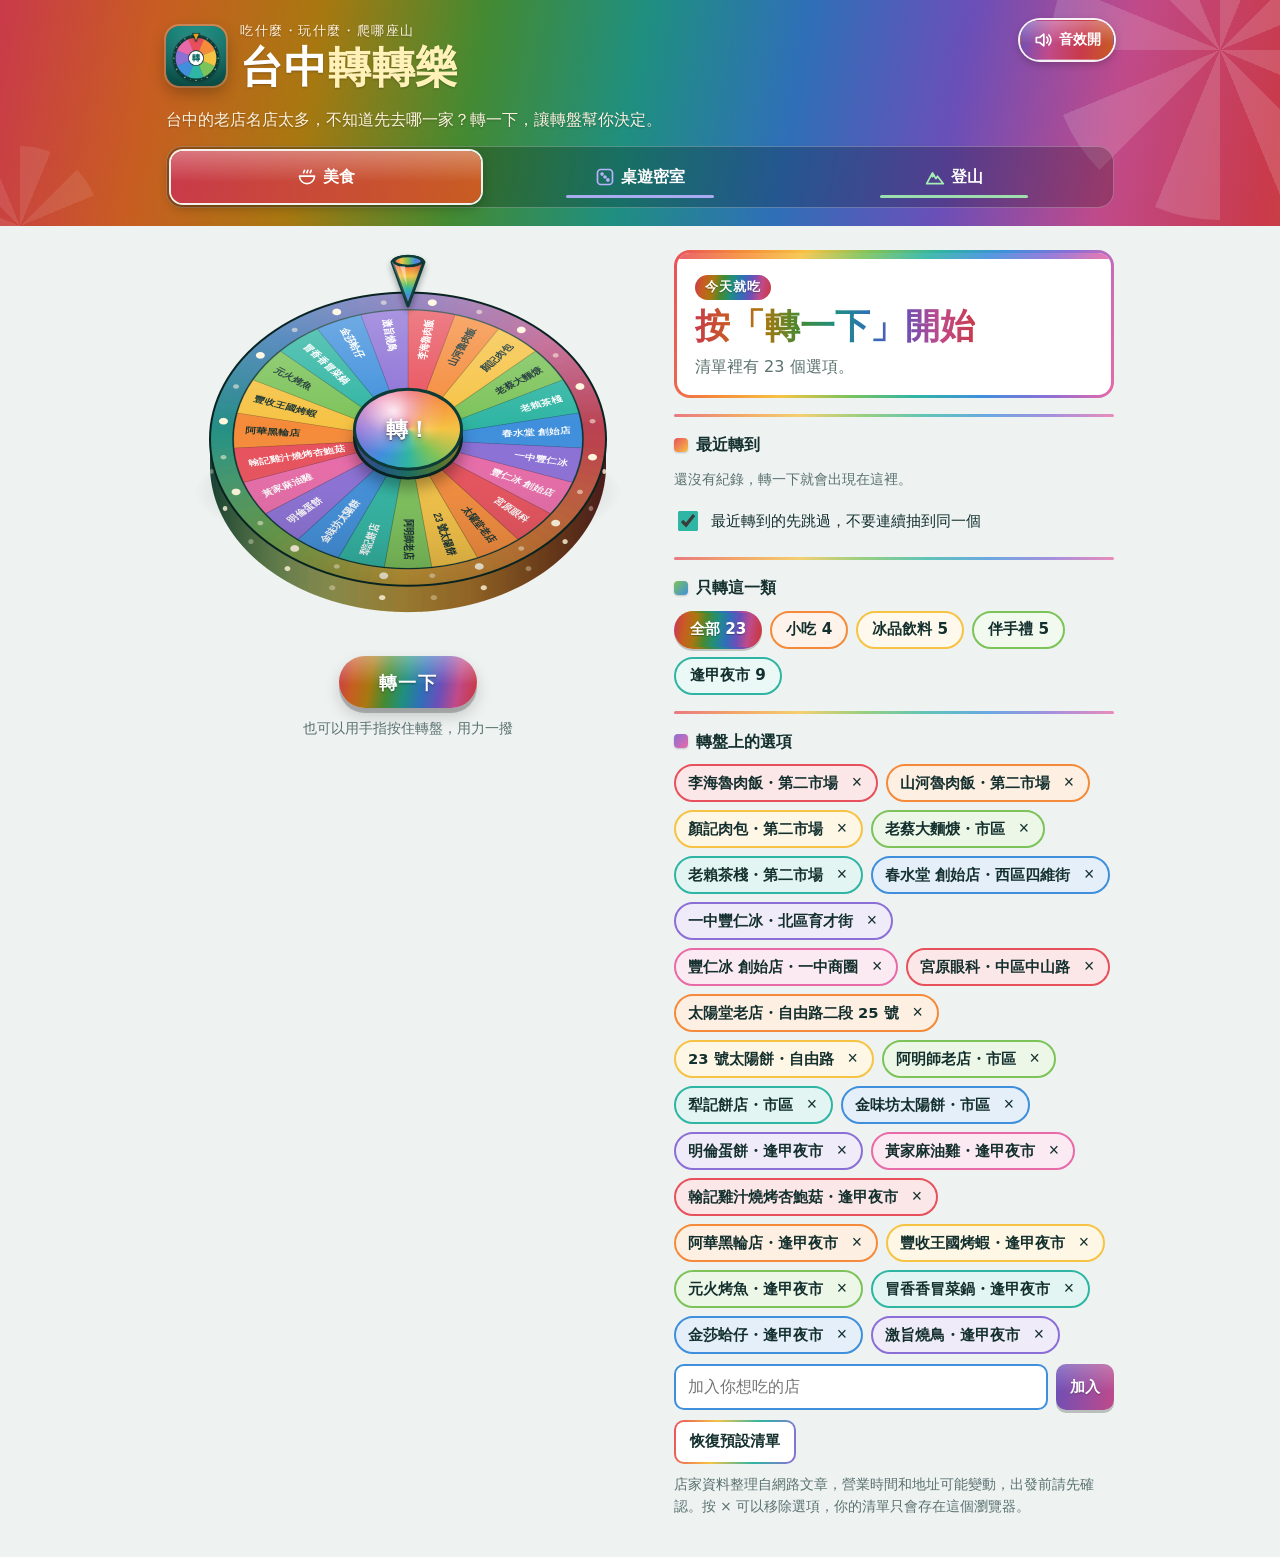
==== commit 30c3a5d6: "台中轉轉樂：結果卡文字改成五彩 Co-Authored-By: Claude Opus 5.5 <noreply@anthropic.com> Claude-Session: https://clau" ====
--- a/wheel/index.html
+++ b/wheel/index.html
@@ -29,6 +29,7 @@
     --accent-fg: #ffffff;
     --sun: #e3a21a;
     /* 頂部橫幅：五彩漸層（顏色比轉盤深一階，白字才看得清楚） */
+    --text-grad: linear-gradient(90deg, #c93a4a 0.0%, #c85d22 6.25%, #a87810 12.5%, #448a32 18.75%, #1f8f80 25.0%, #2f6fb8 31.25%, #6a4fb8 37.5%, #c04a8a 43.75%, #c93a4a 50.0%, #c85d22 56.25%, #a87810 62.5%, #448a32 68.75%, #1f8f80 75.0%, #2f6fb8 81.25%, #6a4fb8 87.5%, #c04a8a 93.75%, #c93a4a 100.0%);
     --hero-grad: linear-gradient(100deg, #c93a4a 0.0%, #c85d22 6.25%, #a87810 12.5%, #448a32 18.75%, #1f8f80 25.0%, #2f6fb8 31.25%, #6a4fb8 37.5%, #c04a8a 43.75%, #c93a4a 50.0%, #c85d22 56.25%, #a87810 62.5%, #448a32 68.75%, #1f8f80 75.0%, #2f6fb8 81.25%, #6a4fb8 87.5%, #c04a8a 93.75%, #c93a4a 100.0%);
     --hero-fg: #ffffff;
     --hero-muted: #fff3e0;
@@ -58,7 +59,7 @@
     :root:not([data-theme="light"]) {
       --bg: #0e1918; --surface: #152422; --fg: #e4efed; --muted: #94aaa6; --line: #2a3f3c;
       --accent: #4cc1b3; --accent-fg: #0b1716; --sun: #f0b93f;
-      --hero-grad: linear-gradient(100deg, #8f2a36 0.0%, #9a4a1e 6.25%, #86610d 12.5%, #376c29 18.75%, #16655b 25.0%, #214f83 31.25%, #4b3883 37.5%, #883562 43.75%, #8f2a36 50.0%, #9a4a1e 56.25%, #86610d 62.5%, #376c29 68.75%, #16655b 75.0%, #214f83 81.25%, #4b3883 87.5%, #883562 93.75%, #8f2a36 100.0%); --hero-fg: #f4f1ea; --hero-muted: #e6ddd0; --hero-title-accent: #ffe39a; --hero-line: rgba(255, 255, 255, .16); --hero-tab-bg: rgba(0, 0, 0, .32); --hero-tab-on: #f4f1ea; --hero-tab-on-fg: #1b2328;
+      --text-grad: linear-gradient(90deg, #ff7a83 0.0%, #ffa25e 6.25%, #ffd25c 12.5%, #9be27a 18.75%, #4fd6c3 25.0%, #6fb0ff 31.25%, #b39bff 37.5%, #ff8fc4 43.75%, #ff7a83 50.0%, #ffa25e 56.25%, #ffd25c 62.5%, #9be27a 68.75%, #4fd6c3 75.0%, #6fb0ff 81.25%, #b39bff 87.5%, #ff8fc4 93.75%, #ff7a83 100.0%); --hero-grad: linear-gradient(100deg, #8f2a36 0.0%, #9a4a1e 6.25%, #86610d 12.5%, #376c29 18.75%, #16655b 25.0%, #214f83 31.25%, #4b3883 37.5%, #883562 43.75%, #8f2a36 50.0%, #9a4a1e 56.25%, #86610d 62.5%, #376c29 68.75%, #16655b 75.0%, #214f83 81.25%, #4b3883 87.5%, #883562 93.75%, #8f2a36 100.0%); --hero-fg: #f4f1ea; --hero-muted: #e6ddd0; --hero-title-accent: #ffe39a; --hero-line: rgba(255, 255, 255, .16); --hero-tab-bg: rgba(0, 0, 0, .32); --hero-tab-on: #f4f1ea; --hero-tab-on-fg: #1b2328;
       --seg-1: #d9434f; --seg-2: #e47b2c; --seg-3: #e5b336; --seg-4: #69b049; --seg-5: #24a191; --seg-6: #357fcb; --seg-7: #7a5ec4; --seg-8: #d65b97;
       --seg-ink-dark: #0e1918; --seg-ink-light: #ffffff;
       --wheel-rim: #1f5b55; --wheel-bulb: #fff1c9; --wheel-shadow: rgba(0, 0, 0, .55);
@@ -68,7 +69,7 @@
   :root[data-theme="dark"] {
     --bg: #0e1918; --surface: #152422; --fg: #e4efed; --muted: #94aaa6; --line: #2a3f3c;
     --accent: #4cc1b3; --accent-fg: #0b1716; --sun: #f0b93f;
-    --hero-grad: linear-gradient(100deg, #8f2a36 0.0%, #9a4a1e 6.25%, #86610d 12.5%, #376c29 18.75%, #16655b 25.0%, #214f83 31.25%, #4b3883 37.5%, #883562 43.75%, #8f2a36 50.0%, #9a4a1e 56.25%, #86610d 62.5%, #376c29 68.75%, #16655b 75.0%, #214f83 81.25%, #4b3883 87.5%, #883562 93.75%, #8f2a36 100.0%); --hero-fg: #f4f1ea; --hero-muted: #e6ddd0; --hero-title-accent: #ffe39a; --hero-line: rgba(255, 255, 255, .16); --hero-tab-bg: rgba(0, 0, 0, .32); --hero-tab-on: #f4f1ea; --hero-tab-on-fg: #1b2328;
+    --text-grad: linear-gradient(90deg, #ff7a83 0.0%, #ffa25e 6.25%, #ffd25c 12.5%, #9be27a 18.75%, #4fd6c3 25.0%, #6fb0ff 31.25%, #b39bff 37.5%, #ff8fc4 43.75%, #ff7a83 50.0%, #ffa25e 56.25%, #ffd25c 62.5%, #9be27a 68.75%, #4fd6c3 75.0%, #6fb0ff 81.25%, #b39bff 87.5%, #ff8fc4 93.75%, #ff7a83 100.0%); --hero-grad: linear-gradient(100deg, #8f2a36 0.0%, #9a4a1e 6.25%, #86610d 12.5%, #376c29 18.75%, #16655b 25.0%, #214f83 31.25%, #4b3883 37.5%, #883562 43.75%, #8f2a36 50.0%, #9a4a1e 56.25%, #86610d 62.5%, #376c29 68.75%, #16655b 75.0%, #214f83 81.25%, #4b3883 87.5%, #883562 93.75%, #8f2a36 100.0%); --hero-fg: #f4f1ea; --hero-muted: #e6ddd0; --hero-title-accent: #ffe39a; --hero-line: rgba(255, 255, 255, .16); --hero-tab-bg: rgba(0, 0, 0, .32); --hero-tab-on: #f4f1ea; --hero-tab-on-fg: #1b2328;
     --seg-1: #d9434f; --seg-2: #e47b2c; --seg-3: #e5b336; --seg-4: #69b049; --seg-5: #24a191; --seg-6: #357fcb; --seg-7: #7a5ec4; --seg-8: #d65b97;
     --seg-ink-dark: #0e1918; --seg-ink-light: #ffffff;
     --wheel-rim: #1f5b55; --wheel-bulb: #fff1c9; --wheel-shadow: rgba(0, 0, 0, .55);
@@ -297,6 +298,16 @@
     text-shadow: 0 1px 1px rgba(0, 0, 0, .3);
   }
   .result .name { font: 900 clamp(1.6rem, 6vw, 2.2rem)/1.25 var(--font-display); margin: 4px 0; overflow-wrap: anywhere; }
+  /* 結果文字：五彩漸層字（深色模式用亮一點的彩虹） */
+  .result .name, .result .meta b {
+    background-image: var(--text-grad); background-size: 200% 100%; background-position: 0% 50%;
+    -webkit-background-clip: text; background-clip: text;
+    color: transparent; -webkit-text-fill-color: transparent;
+  }
+  .result .name { padding-bottom: .06em; width: fit-content; max-width: 100%; }
+  .result .meta b { background-size: 100% 100%; background-image: linear-gradient(90deg, var(--seg-6), var(--seg-7), var(--seg-8)); }
+  .result.pop.win .name { animation: pop .45s ease-out, name-shine 1.8s ease-out; }
+  @keyframes name-shine { from { background-position: 100% 50%; } to { background-position: 0% 50%; } }
   .result .meta { margin: 0; color: var(--muted); }
   .result .meta b { color: var(--fg); font-weight: 700; }
   .result.pop .name { animation: pop .45s ease-out; }
@@ -460,7 +471,7 @@
       linear-gradient(100deg, var(--seg-1), var(--seg-3), var(--seg-5), var(--seg-7)) border-box;
   }
 
-  @media (prefers-reduced-motion: reduce) { .result.pop .name, .result.win, .is-spinning .spin-btn { animation: none; } }
+  @media (prefers-reduced-motion: reduce) { .result.pop .name, .result.pop.win .name, .result.win, .is-spinning .spin-btn { animation: none; } }
 </style>
 
 <header class="hero">
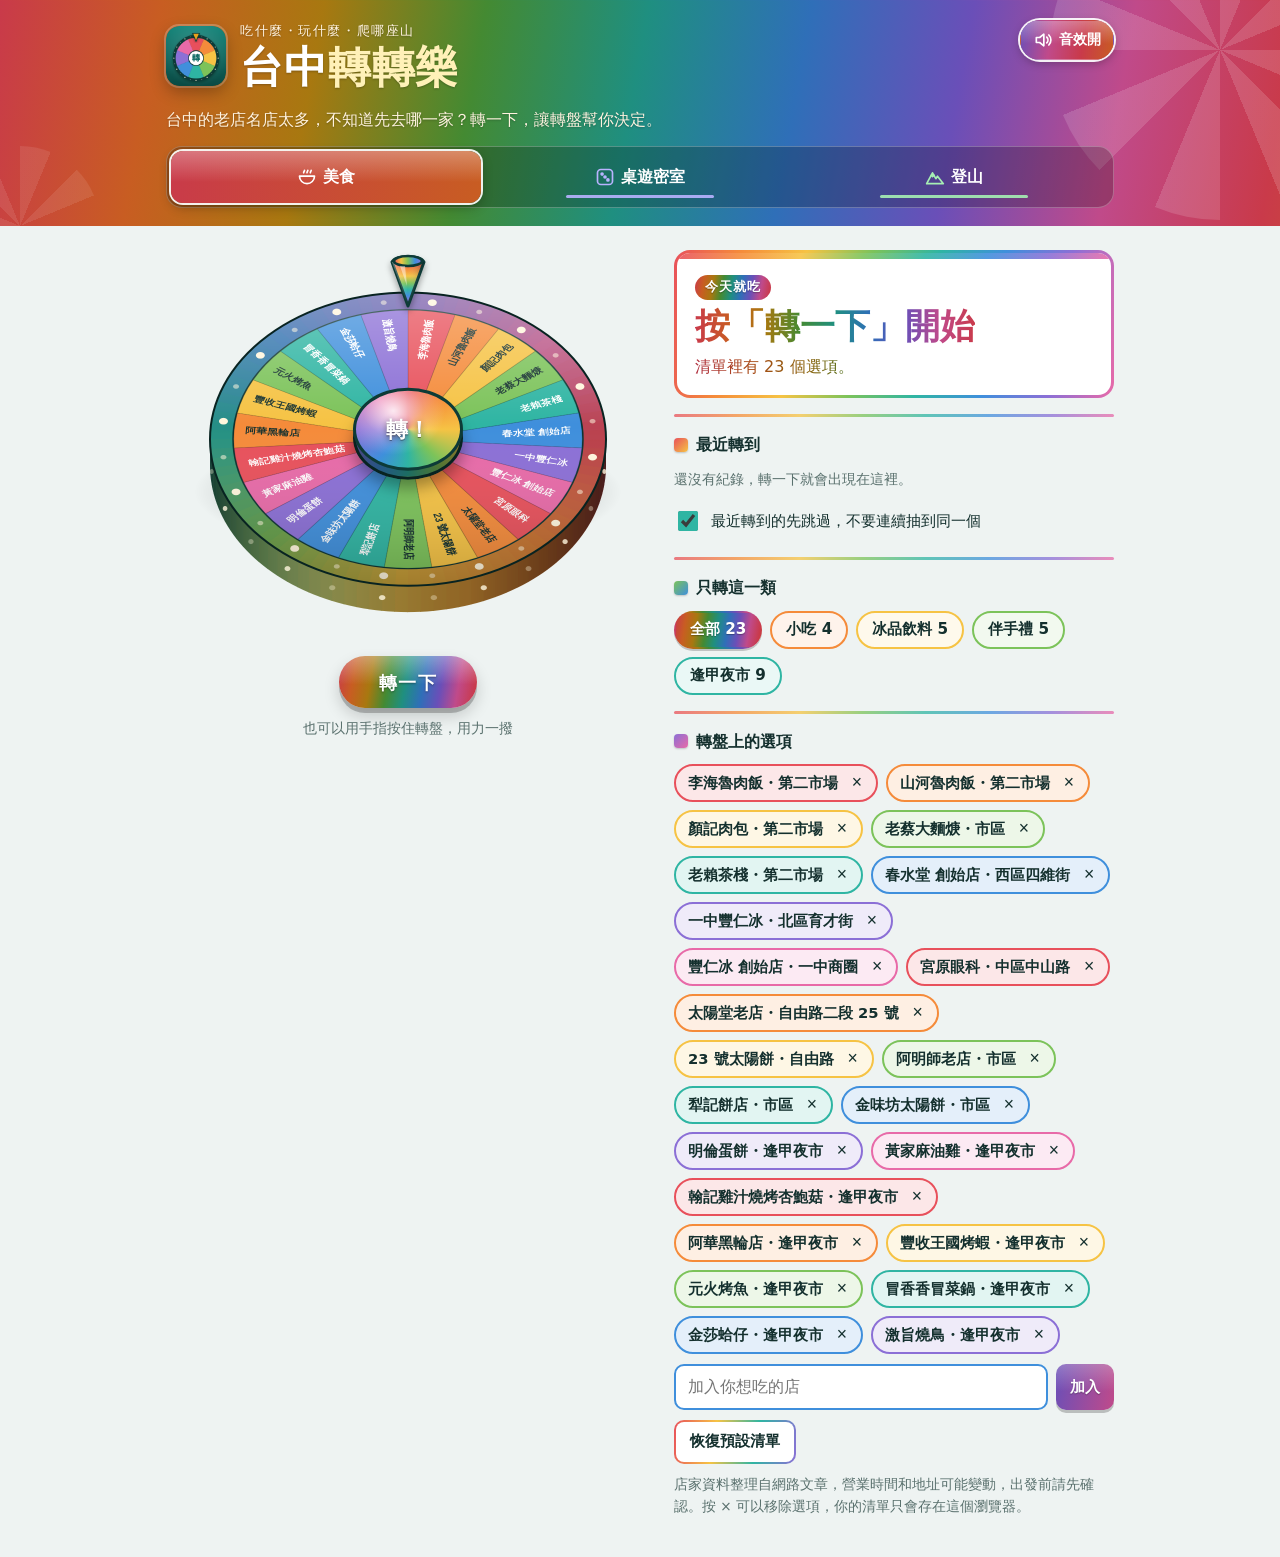
==== commit 16916d52: "台中轉轉樂：結果卡說明文字改成五彩 Co-Authored-By: Claude Opus 5.5 <noreply@anthropic.com> Claude-Session: https://cl" ====
--- a/wheel/index.html
+++ b/wheel/index.html
@@ -29,6 +29,7 @@
     --accent-fg: #ffffff;
     --sun: #e3a21a;
     /* 頂部橫幅：五彩漸層（顏色比轉盤深一階，白字才看得清楚） */
+    --note-grad: linear-gradient(90deg, #b02e3e, #a94c18, #8a630c, #3a7a2a, #1a776b, #28609f, #5b42a0, #a33c75);
     --text-grad: linear-gradient(90deg, #c93a4a 0.0%, #c85d22 6.25%, #a87810 12.5%, #448a32 18.75%, #1f8f80 25.0%, #2f6fb8 31.25%, #6a4fb8 37.5%, #c04a8a 43.75%, #c93a4a 50.0%, #c85d22 56.25%, #a87810 62.5%, #448a32 68.75%, #1f8f80 75.0%, #2f6fb8 81.25%, #6a4fb8 87.5%, #c04a8a 93.75%, #c93a4a 100.0%);
     --hero-grad: linear-gradient(100deg, #c93a4a 0.0%, #c85d22 6.25%, #a87810 12.5%, #448a32 18.75%, #1f8f80 25.0%, #2f6fb8 31.25%, #6a4fb8 37.5%, #c04a8a 43.75%, #c93a4a 50.0%, #c85d22 56.25%, #a87810 62.5%, #448a32 68.75%, #1f8f80 75.0%, #2f6fb8 81.25%, #6a4fb8 87.5%, #c04a8a 93.75%, #c93a4a 100.0%);
     --hero-fg: #ffffff;
@@ -59,7 +60,7 @@
     :root:not([data-theme="light"]) {
       --bg: #0e1918; --surface: #152422; --fg: #e4efed; --muted: #94aaa6; --line: #2a3f3c;
       --accent: #4cc1b3; --accent-fg: #0b1716; --sun: #f0b93f;
-      --text-grad: linear-gradient(90deg, #ff7a83 0.0%, #ffa25e 6.25%, #ffd25c 12.5%, #9be27a 18.75%, #4fd6c3 25.0%, #6fb0ff 31.25%, #b39bff 37.5%, #ff8fc4 43.75%, #ff7a83 50.0%, #ffa25e 56.25%, #ffd25c 62.5%, #9be27a 68.75%, #4fd6c3 75.0%, #6fb0ff 81.25%, #b39bff 87.5%, #ff8fc4 93.75%, #ff7a83 100.0%); --hero-grad: linear-gradient(100deg, #8f2a36 0.0%, #9a4a1e 6.25%, #86610d 12.5%, #376c29 18.75%, #16655b 25.0%, #214f83 31.25%, #4b3883 37.5%, #883562 43.75%, #8f2a36 50.0%, #9a4a1e 56.25%, #86610d 62.5%, #376c29 68.75%, #16655b 75.0%, #214f83 81.25%, #4b3883 87.5%, #883562 93.75%, #8f2a36 100.0%); --hero-fg: #f4f1ea; --hero-muted: #e6ddd0; --hero-title-accent: #ffe39a; --hero-line: rgba(255, 255, 255, .16); --hero-tab-bg: rgba(0, 0, 0, .32); --hero-tab-on: #f4f1ea; --hero-tab-on-fg: #1b2328;
+      --note-grad: linear-gradient(90deg, #ff8f97, #ffb27a, #ffdc7a, #aee892, #6fe0cf, #8cc0ff, #c4b0ff, #ffa3cf); --text-grad: linear-gradient(90deg, #ff7a83 0.0%, #ffa25e 6.25%, #ffd25c 12.5%, #9be27a 18.75%, #4fd6c3 25.0%, #6fb0ff 31.25%, #b39bff 37.5%, #ff8fc4 43.75%, #ff7a83 50.0%, #ffa25e 56.25%, #ffd25c 62.5%, #9be27a 68.75%, #4fd6c3 75.0%, #6fb0ff 81.25%, #b39bff 87.5%, #ff8fc4 93.75%, #ff7a83 100.0%); --hero-grad: linear-gradient(100deg, #8f2a36 0.0%, #9a4a1e 6.25%, #86610d 12.5%, #376c29 18.75%, #16655b 25.0%, #214f83 31.25%, #4b3883 37.5%, #883562 43.75%, #8f2a36 50.0%, #9a4a1e 56.25%, #86610d 62.5%, #376c29 68.75%, #16655b 75.0%, #214f83 81.25%, #4b3883 87.5%, #883562 93.75%, #8f2a36 100.0%); --hero-fg: #f4f1ea; --hero-muted: #e6ddd0; --hero-title-accent: #ffe39a; --hero-line: rgba(255, 255, 255, .16); --hero-tab-bg: rgba(0, 0, 0, .32); --hero-tab-on: #f4f1ea; --hero-tab-on-fg: #1b2328;
       --seg-1: #d9434f; --seg-2: #e47b2c; --seg-3: #e5b336; --seg-4: #69b049; --seg-5: #24a191; --seg-6: #357fcb; --seg-7: #7a5ec4; --seg-8: #d65b97;
       --seg-ink-dark: #0e1918; --seg-ink-light: #ffffff;
       --wheel-rim: #1f5b55; --wheel-bulb: #fff1c9; --wheel-shadow: rgba(0, 0, 0, .55);
@@ -69,7 +70,7 @@
   :root[data-theme="dark"] {
     --bg: #0e1918; --surface: #152422; --fg: #e4efed; --muted: #94aaa6; --line: #2a3f3c;
     --accent: #4cc1b3; --accent-fg: #0b1716; --sun: #f0b93f;
-    --text-grad: linear-gradient(90deg, #ff7a83 0.0%, #ffa25e 6.25%, #ffd25c 12.5%, #9be27a 18.75%, #4fd6c3 25.0%, #6fb0ff 31.25%, #b39bff 37.5%, #ff8fc4 43.75%, #ff7a83 50.0%, #ffa25e 56.25%, #ffd25c 62.5%, #9be27a 68.75%, #4fd6c3 75.0%, #6fb0ff 81.25%, #b39bff 87.5%, #ff8fc4 93.75%, #ff7a83 100.0%); --hero-grad: linear-gradient(100deg, #8f2a36 0.0%, #9a4a1e 6.25%, #86610d 12.5%, #376c29 18.75%, #16655b 25.0%, #214f83 31.25%, #4b3883 37.5%, #883562 43.75%, #8f2a36 50.0%, #9a4a1e 56.25%, #86610d 62.5%, #376c29 68.75%, #16655b 75.0%, #214f83 81.25%, #4b3883 87.5%, #883562 93.75%, #8f2a36 100.0%); --hero-fg: #f4f1ea; --hero-muted: #e6ddd0; --hero-title-accent: #ffe39a; --hero-line: rgba(255, 255, 255, .16); --hero-tab-bg: rgba(0, 0, 0, .32); --hero-tab-on: #f4f1ea; --hero-tab-on-fg: #1b2328;
+    --note-grad: linear-gradient(90deg, #ff8f97, #ffb27a, #ffdc7a, #aee892, #6fe0cf, #8cc0ff, #c4b0ff, #ffa3cf); --text-grad: linear-gradient(90deg, #ff7a83 0.0%, #ffa25e 6.25%, #ffd25c 12.5%, #9be27a 18.75%, #4fd6c3 25.0%, #6fb0ff 31.25%, #b39bff 37.5%, #ff8fc4 43.75%, #ff7a83 50.0%, #ffa25e 56.25%, #ffd25c 62.5%, #9be27a 68.75%, #4fd6c3 75.0%, #6fb0ff 81.25%, #b39bff 87.5%, #ff8fc4 93.75%, #ff7a83 100.0%); --hero-grad: linear-gradient(100deg, #8f2a36 0.0%, #9a4a1e 6.25%, #86610d 12.5%, #376c29 18.75%, #16655b 25.0%, #214f83 31.25%, #4b3883 37.5%, #883562 43.75%, #8f2a36 50.0%, #9a4a1e 56.25%, #86610d 62.5%, #376c29 68.75%, #16655b 75.0%, #214f83 81.25%, #4b3883 87.5%, #883562 93.75%, #8f2a36 100.0%); --hero-fg: #f4f1ea; --hero-muted: #e6ddd0; --hero-title-accent: #ffe39a; --hero-line: rgba(255, 255, 255, .16); --hero-tab-bg: rgba(0, 0, 0, .32); --hero-tab-on: #f4f1ea; --hero-tab-on-fg: #1b2328;
     --seg-1: #d9434f; --seg-2: #e47b2c; --seg-3: #e5b336; --seg-4: #69b049; --seg-5: #24a191; --seg-6: #357fcb; --seg-7: #7a5ec4; --seg-8: #d65b97;
     --seg-ink-dark: #0e1918; --seg-ink-light: #ffffff;
     --wheel-rim: #1f5b55; --wheel-bulb: #fff1c9; --wheel-shadow: rgba(0, 0, 0, .55);
@@ -305,6 +306,13 @@
     color: transparent; -webkit-text-fill-color: transparent;
   }
   .result .name { padding-bottom: .06em; width: fit-content; max-width: 100%; }
+  /* 說明文字也用五彩（比大字再深一階，小字才看得清楚） */
+  .result .meta {
+    background-image: var(--note-grad); background-size: 100% 100%;
+    -webkit-background-clip: text; background-clip: text;
+    color: transparent; -webkit-text-fill-color: transparent;
+    font-weight: 500;
+  }
   .result .meta b { background-size: 100% 100%; background-image: linear-gradient(90deg, var(--seg-6), var(--seg-7), var(--seg-8)); }
   .result.pop.win .name { animation: pop .45s ease-out, name-shine 1.8s ease-out; }
   @keyframes name-shine { from { background-position: 100% 50%; } to { background-position: 0% 50%; } }
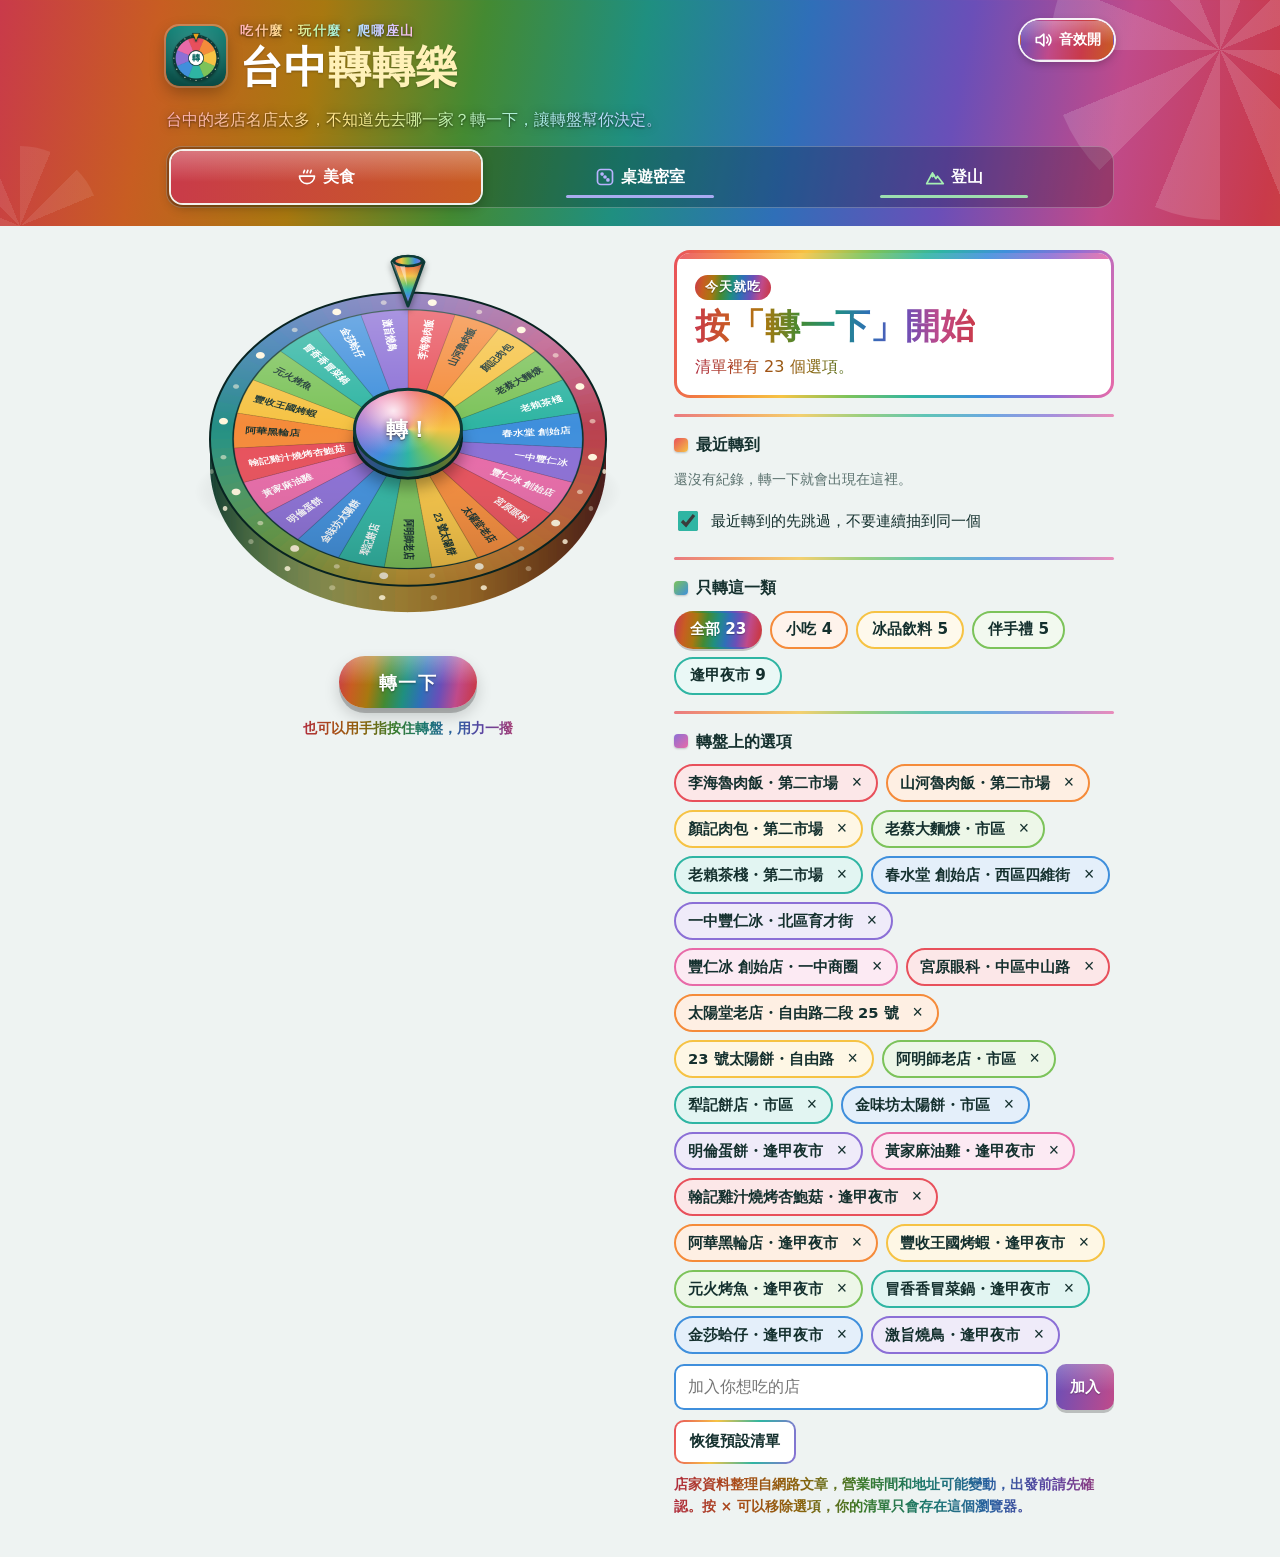
==== commit c52d462b: "台中轉轉樂：提示文字與介紹文字改成五彩 Co-Authored-By: Claude Opus 5.5 <noreply@anthropic.com> Claude-Session: https://" ====
--- a/wheel/index.html
+++ b/wheel/index.html
@@ -155,14 +155,22 @@
     width: 60px; height: 60px; flex: none; border-radius: 22%;
     box-shadow: 0 6px 16px rgba(0, 0, 0, .28), 0 0 0 2px var(--hero-line);
   }
-  .eyebrow { margin: 0; font-size: .82rem; letter-spacing: .12em; color: var(--hero-muted); }
+  /* 橫幅上的小標與介紹：淺粉彩虹字＋陰影，在五彩底上也讀得到 */
+  .eyebrow, .intro {
+    background-image: linear-gradient(90deg, #ffb0b8, #ffc89a, #ffe98a, #c2f2a8, #a8efe3, #b8d6ff, #d4c6ff, #ffbfe0);
+    -webkit-background-clip: text; background-clip: text;
+    color: transparent; -webkit-text-fill-color: transparent;
+    text-shadow: none;
+    filter: drop-shadow(0 1px 1px rgba(0, 0, 0, .55)) drop-shadow(0 0 4px rgba(0, 0, 0, .25));
+  }
+  .eyebrow { margin: 0; font-size: .82rem; letter-spacing: .12em; font-weight: 700; width: fit-content; max-width: 100%; }
   .hero h1 {
     font-family: var(--font-display); font-weight: 900;
     font-size: clamp(1.9rem, 6.5vw, 2.7rem); line-height: 1.15; margin: 2px 0 0;
     letter-spacing: .02em;
   }
   .hero h1 span { color: var(--hero-title-accent); }
-  .intro { margin: 0; color: var(--hero-muted); max-width: 40em; }
+  .intro { margin: 0; max-width: 40em; font-weight: 500; }
   @media (max-width: 600px) { .intro { min-height: 3.2em; } }
 
   .tabs {
@@ -217,7 +225,7 @@
   .pointer.tick svg { transform: rotate(-14deg); }
   .wheel-box canvas { touch-action: none; cursor: grab; -webkit-user-select: none; user-select: none; }
   .wheel-box canvas.grabbing { cursor: grabbing; }
-  .wheel-hint { margin: -6px 0 0; font-size: .85rem; color: var(--muted); text-align: center; }
+  .wheel-hint { margin: -6px 0 0; font-size: .85rem; text-align: center; }
   @media (prefers-reduced-motion: reduce) { .pointer svg { transition: none; } }
   .hub {
     position: absolute; left: 50%; top: 48.5%; transform: translate(-50%, -62%);
@@ -360,7 +368,15 @@
   }
   .add button { background: var(--fg); color: var(--bg); border: 0; }
   .reset { background: transparent; color: var(--muted); border: 1px solid var(--line); justify-self: start; }
-  .hint { font-size: .85rem; color: var(--muted); margin: 0; }
+  .hint { font-size: .85rem; margin: 0; }
+  /* 提示文字：深一階的五彩字（深色模式用亮彩虹），小字也看得清楚 */
+  .wheel-hint, .hint {
+    background-image: var(--note-grad);
+    -webkit-background-clip: text; background-clip: text;
+    color: transparent; -webkit-text-fill-color: transparent;
+    font-weight: 600;
+  }
+  .wheel-hint { width: fit-content; max-width: 100%; justify-self: center; }
 
   .actions { display: flex; flex-wrap: wrap; gap: 8px; margin-top: 12px; }
   /* 結果卡上的三個按鈕：各用一段深一階的彩虹漸層，白字才清楚 */
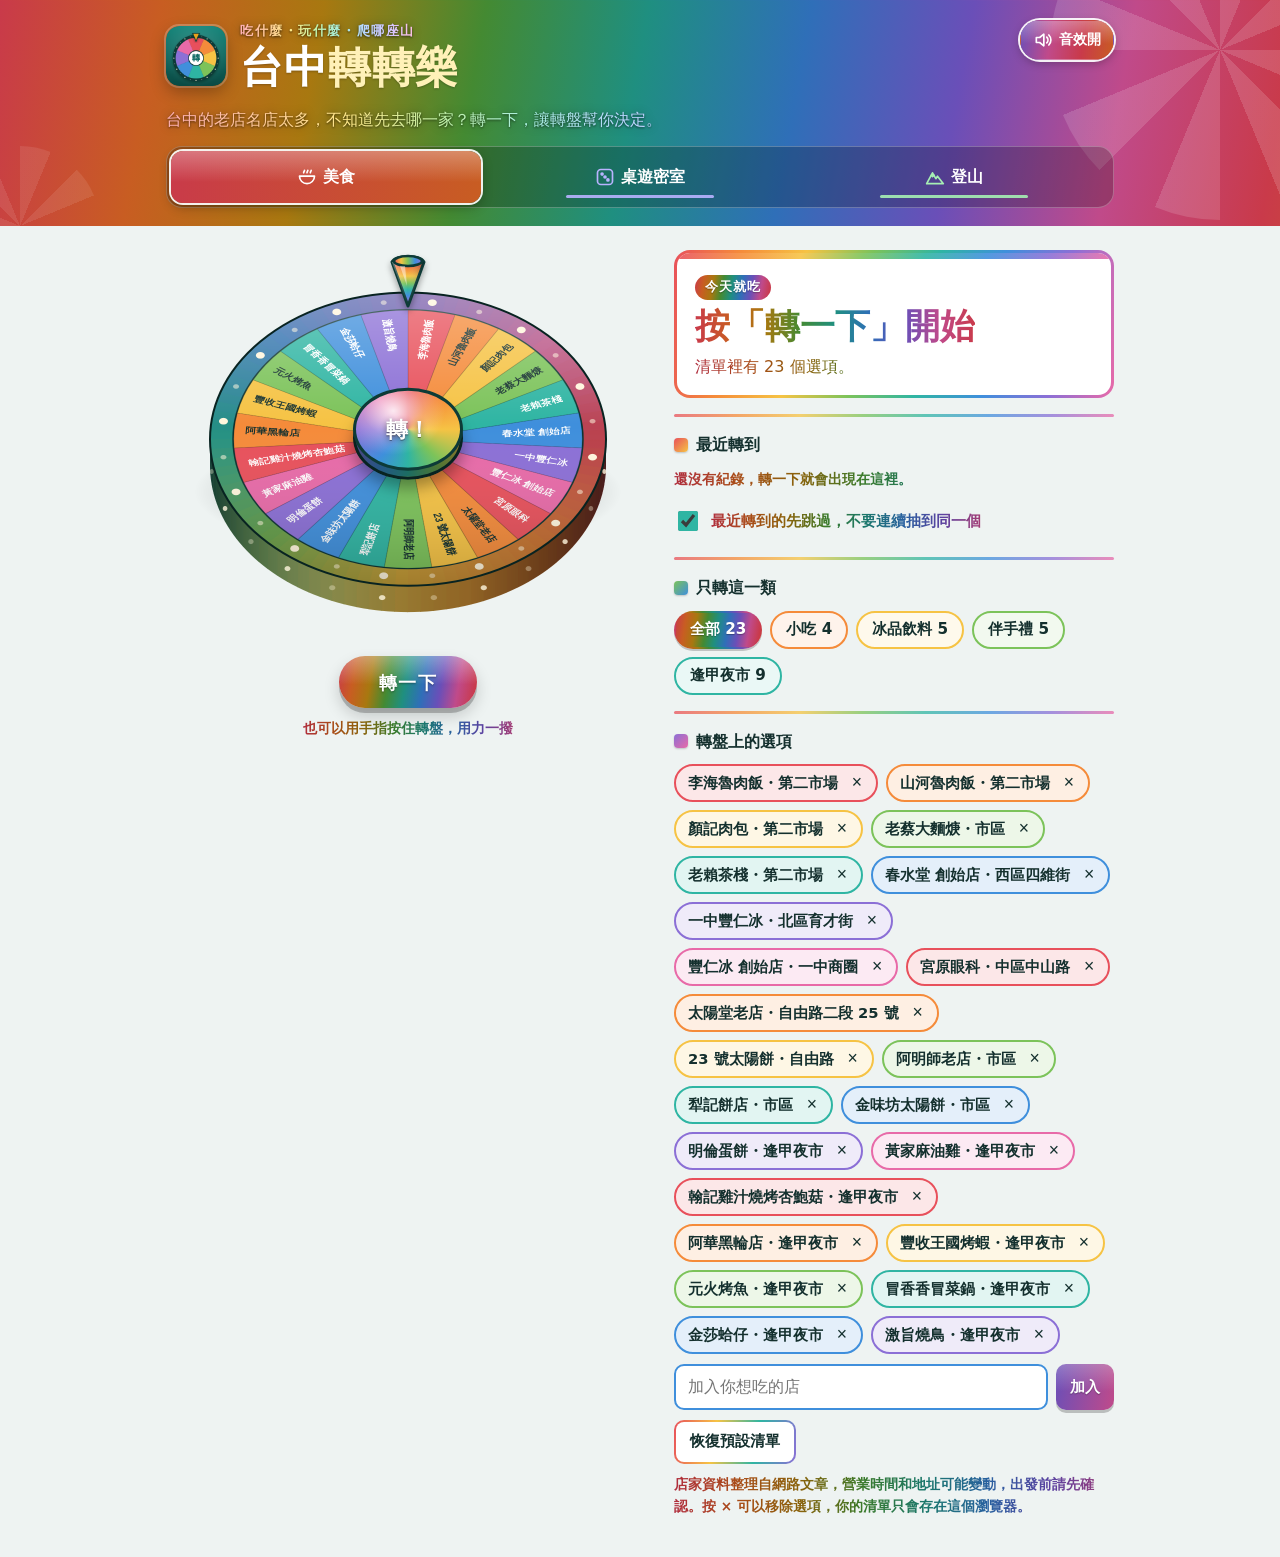
==== commit 2d1ee5f7: "台中轉轉樂：剩下的小字也改成五彩 Co-Authored-By: Claude Opus 5.5 <noreply@anthropic.com> Claude-Session: https://cla" ====
--- a/wheel/index.html
+++ b/wheel/index.html
@@ -441,7 +441,14 @@
   .history li:nth-child(8n+6) { --c: var(--seg-6); }
   .history li:nth-child(8n+7) { --c: var(--seg-7); }
   .history li:nth-child(8n+8) { --c: var(--seg-8); }
-  .history .when { color: var(--fg); opacity: .7; }
+  /* 剩下的小字（紀錄時間、沒有紀錄時的提示、勾選說明、分享訊息）也用深一階的五彩字 */
+  .history .when, .history .empty, .toggle span, .share-msg {
+    background-image: var(--note-grad);
+    -webkit-background-clip: text; background-clip: text;
+    color: transparent; -webkit-text-fill-color: transparent;
+    font-weight: 600;
+  }
+  .history .when, .toggle span, .share-msg { width: fit-content; max-width: 100%; }
   .history .what { font-weight: 700; }
   .link-btn { color: var(--seg-1); font-weight: 700; }
   .toggle input { accent-color: var(--seg-5); }
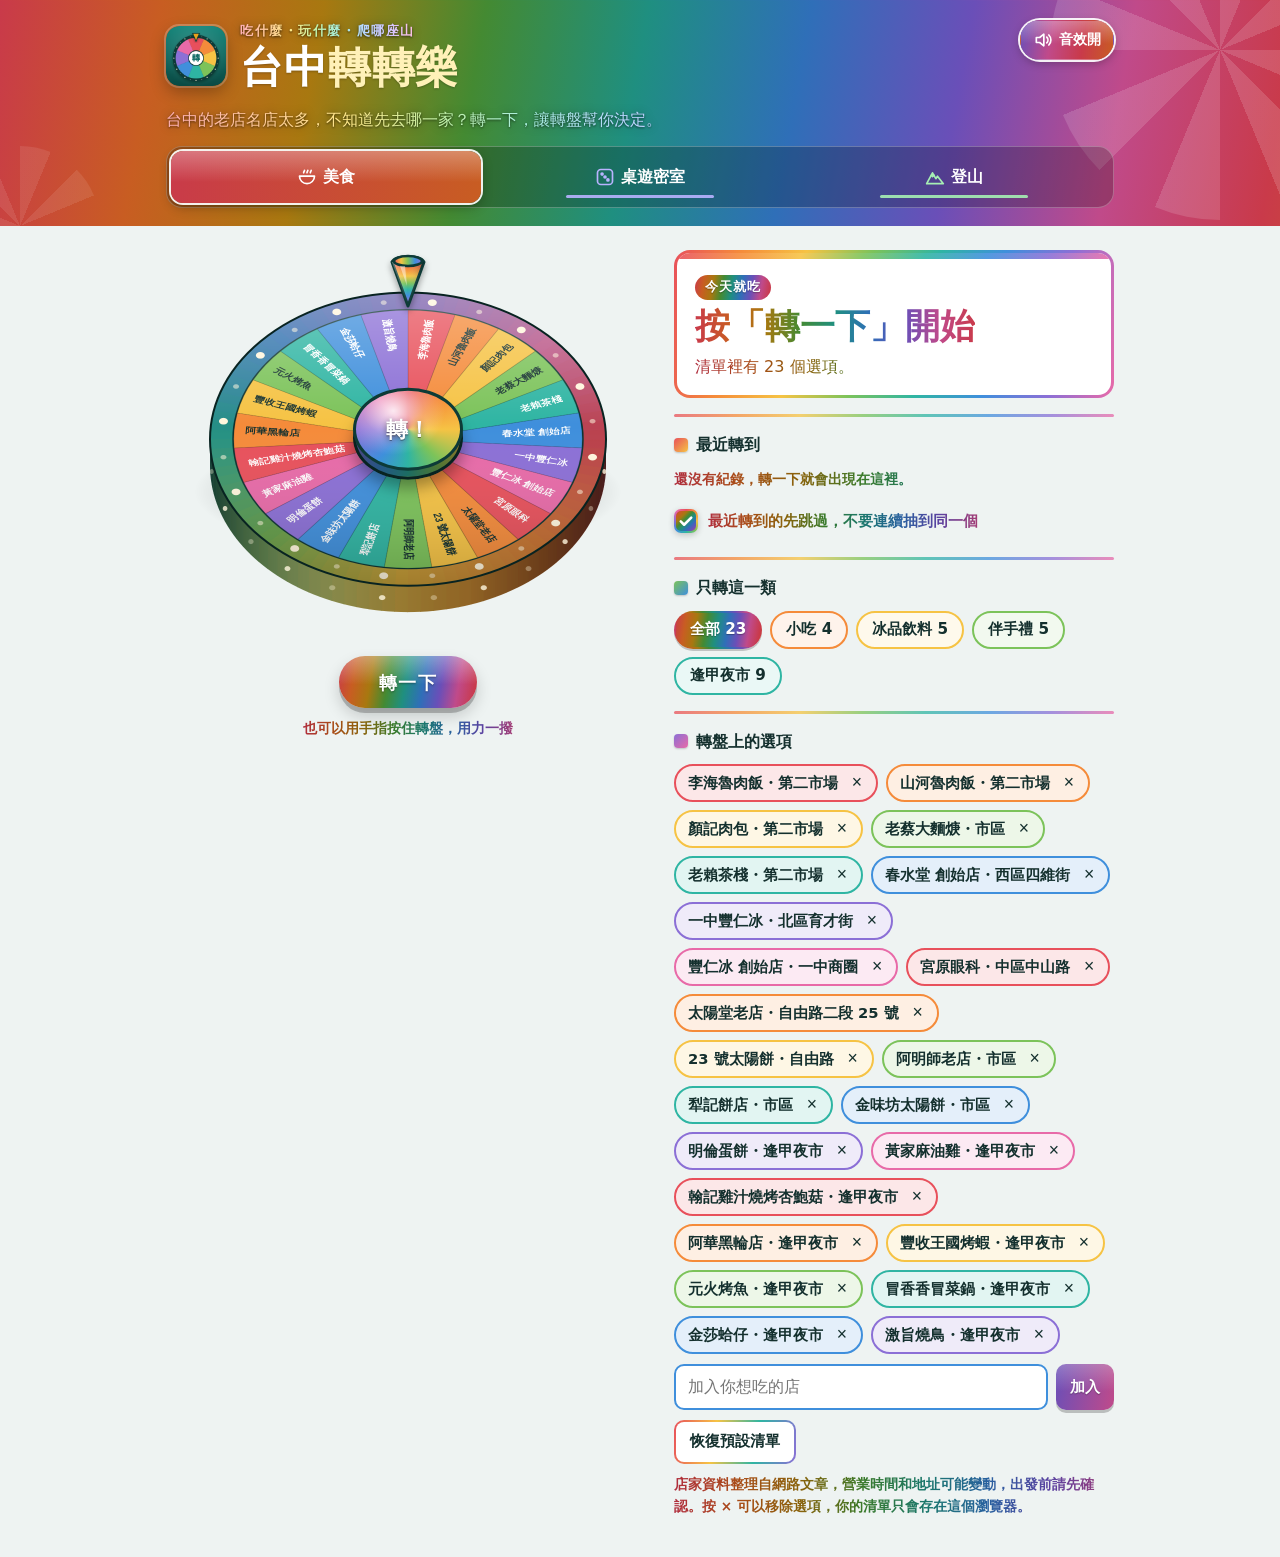
==== commit 8d40621d: "台中轉轉樂：勾選框改成五彩 Co-Authored-By: Claude Opus 5.5 <noreply@anthropic.com> Claude-Session: https://claude" ====
--- a/wheel/index.html
+++ b/wheel/index.html
@@ -451,7 +451,26 @@
   .history .when, .toggle span, .share-msg { width: fit-content; max-width: 100%; }
   .history .what { font-weight: 700; }
   .link-btn { color: var(--seg-1); font-weight: 700; }
-  .toggle input { accent-color: var(--seg-5); }
+  /* 五彩勾選框：沒勾時是彩虹外框，勾了是彩虹底＋白色勾 */
+  .toggle input {
+    -webkit-appearance: none; appearance: none; margin: 0;
+    width: 24px; height: 24px; border-radius: 7px; cursor: pointer; flex: none;
+    border: 2.5px solid transparent;
+    background:
+      linear-gradient(var(--surface), var(--surface)) padding-box,
+      conic-gradient(from 0deg, var(--seg-1), var(--seg-2), var(--seg-3), var(--seg-4), var(--seg-5), var(--seg-6), var(--seg-7), var(--seg-8), var(--seg-1)) border-box;
+    transition: transform .1s;
+  }
+  .toggle input:checked {
+    background:
+      url("data:image/svg+xml,%3Csvg xmlns='http://www.w3.org/2000/svg' viewBox='0 0 24 24'%3E%3Cpath d='M5 12.5l4.5 4.5L19 7.5' fill='none' stroke='white' stroke-width='3.4' stroke-linecap='round' stroke-linejoin='round'/%3E%3C/svg%3E") center / 18px no-repeat,
+      linear-gradient(135deg, #c93a4a, #c85d22, #a87810, #448a32, #1f8f80, #2f6fb8, #6a4fb8, #c04a8a) padding-box,
+      conic-gradient(from 0deg, var(--seg-1), var(--seg-2), var(--seg-3), var(--seg-4), var(--seg-5), var(--seg-6), var(--seg-7), var(--seg-8), var(--seg-1)) border-box;
+    box-shadow: 0 2px 6px rgba(0, 0, 0, .2);
+  }
+  .toggle input:active { transform: scale(.9); }
+  .toggle input:focus-visible { outline: 3px solid var(--sun); outline-offset: 2px; }
+  @media (prefers-reduced-motion: reduce) { .toggle input { transition: none; } }
 
   /* 只轉這一類：未選用彩色框，選中用五彩漸層 */
   .filter { border: 2px solid var(--c); color: var(--fg); background: color-mix(in srgb, var(--c) 10%, var(--surface)); font-weight: 700; }
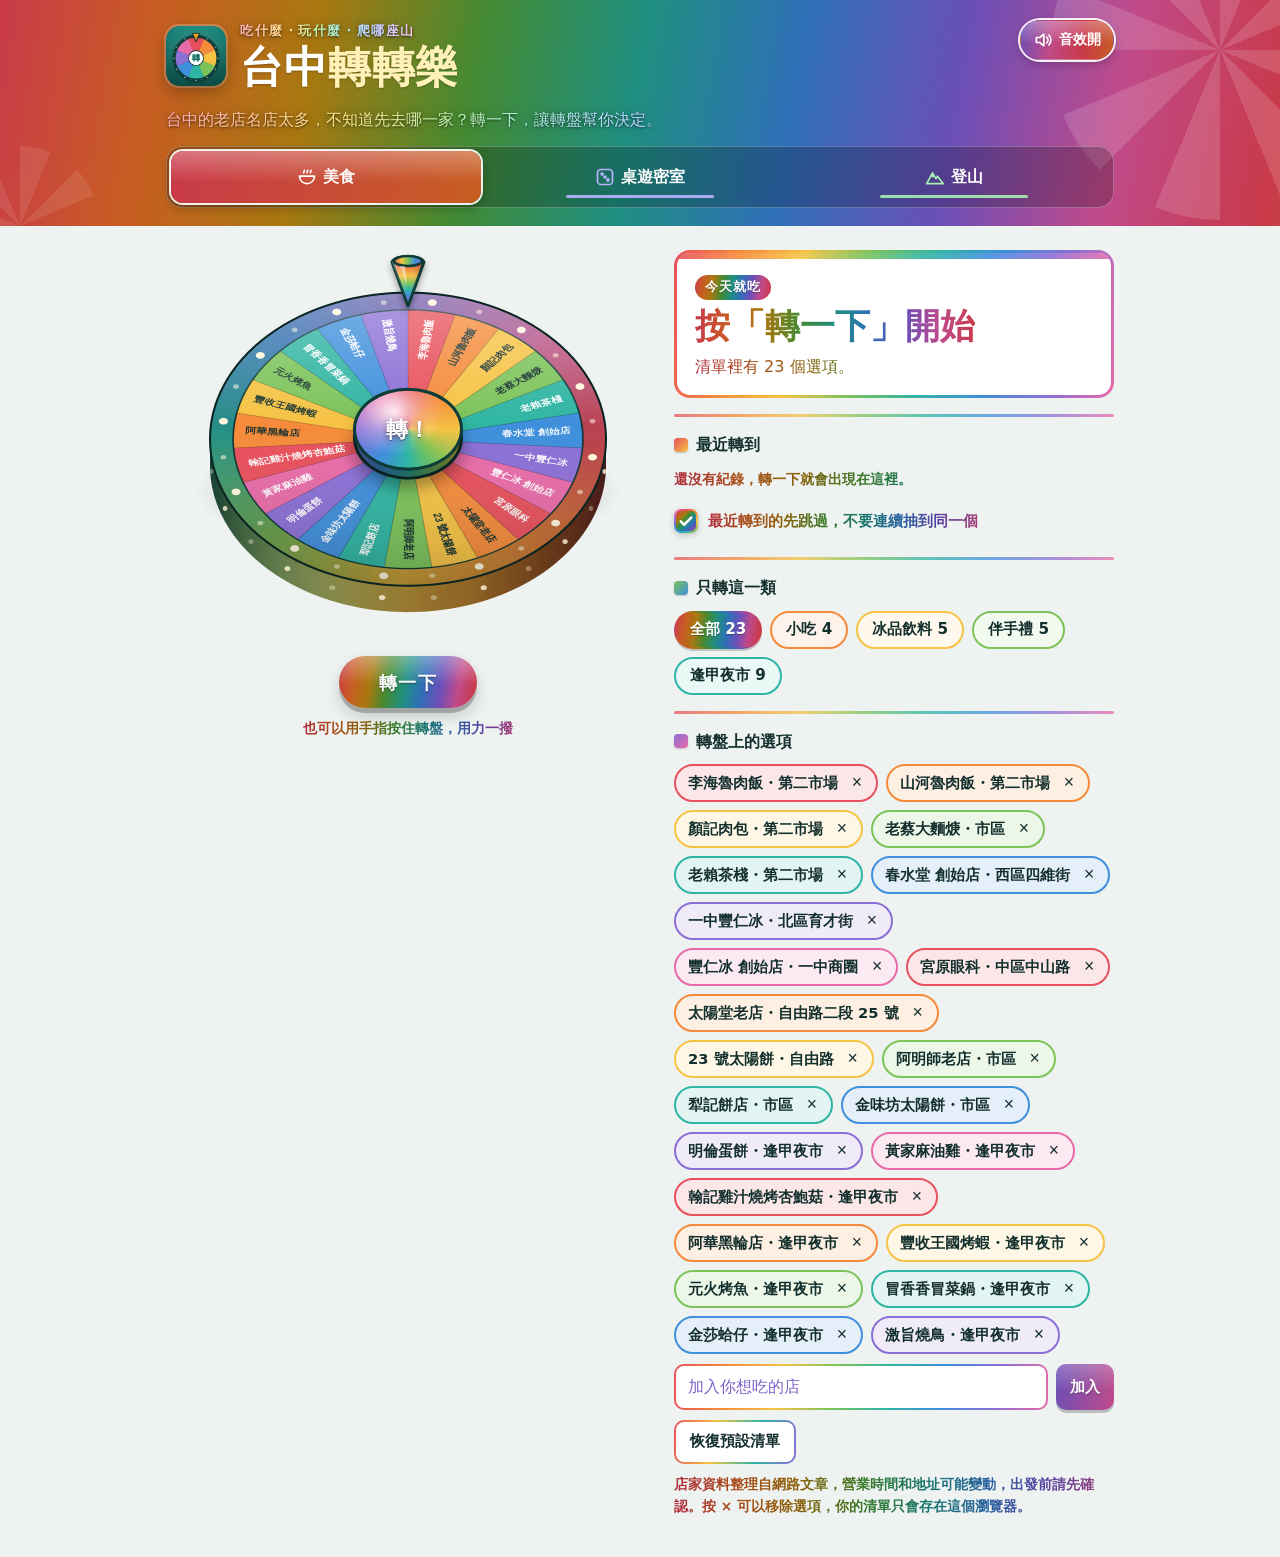
==== commit 364053ab: "台中轉轉樂：輸入框改成五彩 Co-Authored-By: Claude Opus 5.5 <noreply@anthropic.com> Claude-Session: https://claude" ====
--- a/wheel/index.html
+++ b/wheel/index.html
@@ -29,6 +29,7 @@
     --accent-fg: #ffffff;
     --sun: #e3a21a;
     /* 頂部橫幅：五彩漸層（顏色比轉盤深一階，白字才看得清楚） */
+    --placeholder: #7d62c9;
     --note-grad: linear-gradient(90deg, #b02e3e, #a94c18, #8a630c, #3a7a2a, #1a776b, #28609f, #5b42a0, #a33c75);
     --text-grad: linear-gradient(90deg, #c93a4a 0.0%, #c85d22 6.25%, #a87810 12.5%, #448a32 18.75%, #1f8f80 25.0%, #2f6fb8 31.25%, #6a4fb8 37.5%, #c04a8a 43.75%, #c93a4a 50.0%, #c85d22 56.25%, #a87810 62.5%, #448a32 68.75%, #1f8f80 75.0%, #2f6fb8 81.25%, #6a4fb8 87.5%, #c04a8a 93.75%, #c93a4a 100.0%);
     --hero-grad: linear-gradient(100deg, #c93a4a 0.0%, #c85d22 6.25%, #a87810 12.5%, #448a32 18.75%, #1f8f80 25.0%, #2f6fb8 31.25%, #6a4fb8 37.5%, #c04a8a 43.75%, #c93a4a 50.0%, #c85d22 56.25%, #a87810 62.5%, #448a32 68.75%, #1f8f80 75.0%, #2f6fb8 81.25%, #6a4fb8 87.5%, #c04a8a 93.75%, #c93a4a 100.0%);
@@ -60,7 +61,7 @@
     :root:not([data-theme="light"]) {
       --bg: #0e1918; --surface: #152422; --fg: #e4efed; --muted: #94aaa6; --line: #2a3f3c;
       --accent: #4cc1b3; --accent-fg: #0b1716; --sun: #f0b93f;
-      --note-grad: linear-gradient(90deg, #ff8f97, #ffb27a, #ffdc7a, #aee892, #6fe0cf, #8cc0ff, #c4b0ff, #ffa3cf); --text-grad: linear-gradient(90deg, #ff7a83 0.0%, #ffa25e 6.25%, #ffd25c 12.5%, #9be27a 18.75%, #4fd6c3 25.0%, #6fb0ff 31.25%, #b39bff 37.5%, #ff8fc4 43.75%, #ff7a83 50.0%, #ffa25e 56.25%, #ffd25c 62.5%, #9be27a 68.75%, #4fd6c3 75.0%, #6fb0ff 81.25%, #b39bff 87.5%, #ff8fc4 93.75%, #ff7a83 100.0%); --hero-grad: linear-gradient(100deg, #8f2a36 0.0%, #9a4a1e 6.25%, #86610d 12.5%, #376c29 18.75%, #16655b 25.0%, #214f83 31.25%, #4b3883 37.5%, #883562 43.75%, #8f2a36 50.0%, #9a4a1e 56.25%, #86610d 62.5%, #376c29 68.75%, #16655b 75.0%, #214f83 81.25%, #4b3883 87.5%, #883562 93.75%, #8f2a36 100.0%); --hero-fg: #f4f1ea; --hero-muted: #e6ddd0; --hero-title-accent: #ffe39a; --hero-line: rgba(255, 255, 255, .16); --hero-tab-bg: rgba(0, 0, 0, .32); --hero-tab-on: #f4f1ea; --hero-tab-on-fg: #1b2328;
+      --placeholder: #b9a8ff; --note-grad: linear-gradient(90deg, #ff8f97, #ffb27a, #ffdc7a, #aee892, #6fe0cf, #8cc0ff, #c4b0ff, #ffa3cf); --text-grad: linear-gradient(90deg, #ff7a83 0.0%, #ffa25e 6.25%, #ffd25c 12.5%, #9be27a 18.75%, #4fd6c3 25.0%, #6fb0ff 31.25%, #b39bff 37.5%, #ff8fc4 43.75%, #ff7a83 50.0%, #ffa25e 56.25%, #ffd25c 62.5%, #9be27a 68.75%, #4fd6c3 75.0%, #6fb0ff 81.25%, #b39bff 87.5%, #ff8fc4 93.75%, #ff7a83 100.0%); --hero-grad: linear-gradient(100deg, #8f2a36 0.0%, #9a4a1e 6.25%, #86610d 12.5%, #376c29 18.75%, #16655b 25.0%, #214f83 31.25%, #4b3883 37.5%, #883562 43.75%, #8f2a36 50.0%, #9a4a1e 56.25%, #86610d 62.5%, #376c29 68.75%, #16655b 75.0%, #214f83 81.25%, #4b3883 87.5%, #883562 93.75%, #8f2a36 100.0%); --hero-fg: #f4f1ea; --hero-muted: #e6ddd0; --hero-title-accent: #ffe39a; --hero-line: rgba(255, 255, 255, .16); --hero-tab-bg: rgba(0, 0, 0, .32); --hero-tab-on: #f4f1ea; --hero-tab-on-fg: #1b2328;
       --seg-1: #d9434f; --seg-2: #e47b2c; --seg-3: #e5b336; --seg-4: #69b049; --seg-5: #24a191; --seg-6: #357fcb; --seg-7: #7a5ec4; --seg-8: #d65b97;
       --seg-ink-dark: #0e1918; --seg-ink-light: #ffffff;
       --wheel-rim: #1f5b55; --wheel-bulb: #fff1c9; --wheel-shadow: rgba(0, 0, 0, .55);
@@ -70,7 +71,7 @@
   :root[data-theme="dark"] {
     --bg: #0e1918; --surface: #152422; --fg: #e4efed; --muted: #94aaa6; --line: #2a3f3c;
     --accent: #4cc1b3; --accent-fg: #0b1716; --sun: #f0b93f;
-    --note-grad: linear-gradient(90deg, #ff8f97, #ffb27a, #ffdc7a, #aee892, #6fe0cf, #8cc0ff, #c4b0ff, #ffa3cf); --text-grad: linear-gradient(90deg, #ff7a83 0.0%, #ffa25e 6.25%, #ffd25c 12.5%, #9be27a 18.75%, #4fd6c3 25.0%, #6fb0ff 31.25%, #b39bff 37.5%, #ff8fc4 43.75%, #ff7a83 50.0%, #ffa25e 56.25%, #ffd25c 62.5%, #9be27a 68.75%, #4fd6c3 75.0%, #6fb0ff 81.25%, #b39bff 87.5%, #ff8fc4 93.75%, #ff7a83 100.0%); --hero-grad: linear-gradient(100deg, #8f2a36 0.0%, #9a4a1e 6.25%, #86610d 12.5%, #376c29 18.75%, #16655b 25.0%, #214f83 31.25%, #4b3883 37.5%, #883562 43.75%, #8f2a36 50.0%, #9a4a1e 56.25%, #86610d 62.5%, #376c29 68.75%, #16655b 75.0%, #214f83 81.25%, #4b3883 87.5%, #883562 93.75%, #8f2a36 100.0%); --hero-fg: #f4f1ea; --hero-muted: #e6ddd0; --hero-title-accent: #ffe39a; --hero-line: rgba(255, 255, 255, .16); --hero-tab-bg: rgba(0, 0, 0, .32); --hero-tab-on: #f4f1ea; --hero-tab-on-fg: #1b2328;
+    --placeholder: #b9a8ff; --note-grad: linear-gradient(90deg, #ff8f97, #ffb27a, #ffdc7a, #aee892, #6fe0cf, #8cc0ff, #c4b0ff, #ffa3cf); --text-grad: linear-gradient(90deg, #ff7a83 0.0%, #ffa25e 6.25%, #ffd25c 12.5%, #9be27a 18.75%, #4fd6c3 25.0%, #6fb0ff 31.25%, #b39bff 37.5%, #ff8fc4 43.75%, #ff7a83 50.0%, #ffa25e 56.25%, #ffd25c 62.5%, #9be27a 68.75%, #4fd6c3 75.0%, #6fb0ff 81.25%, #b39bff 87.5%, #ff8fc4 93.75%, #ff7a83 100.0%); --hero-grad: linear-gradient(100deg, #8f2a36 0.0%, #9a4a1e 6.25%, #86610d 12.5%, #376c29 18.75%, #16655b 25.0%, #214f83 31.25%, #4b3883 37.5%, #883562 43.75%, #8f2a36 50.0%, #9a4a1e 56.25%, #86610d 62.5%, #376c29 68.75%, #16655b 75.0%, #214f83 81.25%, #4b3883 87.5%, #883562 93.75%, #8f2a36 100.0%); --hero-fg: #f4f1ea; --hero-muted: #e6ddd0; --hero-title-accent: #ffe39a; --hero-line: rgba(255, 255, 255, .16); --hero-tab-bg: rgba(0, 0, 0, .32); --hero-tab-on: #f4f1ea; --hero-tab-on-fg: #1b2328;
     --seg-1: #d9434f; --seg-2: #e47b2c; --seg-3: #e5b336; --seg-4: #69b049; --seg-5: #24a191; --seg-6: #357fcb; --seg-7: #7a5ec4; --seg-8: #d65b97;
     --seg-ink-dark: #0e1918; --seg-ink-light: #ffffff;
     --wheel-rim: #1f5b55; --wheel-bulb: #fff1c9; --wheel-shadow: rgba(0, 0, 0, .55);
@@ -506,8 +507,24 @@
   .chip button:hover { background: var(--c); color: #ffffff; }
 
   /* 新增與恢復 */
-  .add input { border: 2px solid var(--seg-6); }
-  .add input:focus { outline: none; border-color: var(--seg-7); box-shadow: 0 0 0 3px color-mix(in srgb, var(--seg-7) 30%, transparent); }
+  /* 五彩輸入框：彩虹外框，點進去時外圍亮起彩虹光暈，提示字與游標也帶顏色 */
+  .add input {
+    border: 2.5px solid transparent;
+    background:
+      linear-gradient(var(--surface), var(--surface)) padding-box,
+      linear-gradient(100deg, var(--seg-1), var(--seg-2), var(--seg-3), var(--seg-4), var(--seg-5), var(--seg-6), var(--seg-7), var(--seg-8)) border-box;
+    caret-color: var(--seg-1);
+    font-weight: 600;
+  }
+  .add input::placeholder { color: var(--placeholder); opacity: 1; font-weight: 500; }
+  .add input:focus {
+    outline: none;
+    box-shadow:
+      -4px 0 10px -2px color-mix(in srgb, var(--seg-1) 55%, transparent),
+      0 -3px 10px -2px color-mix(in srgb, var(--seg-3) 55%, transparent),
+      4px 0 10px -2px color-mix(in srgb, var(--seg-6) 55%, transparent),
+      0 3px 10px -2px color-mix(in srgb, var(--seg-8) 55%, transparent);
+  }
   .add button {
     background: linear-gradient(180deg, rgba(255, 255, 255, .25), rgba(255, 255, 255, 0) 60%), linear-gradient(100deg, #6a4fb8, #c04a8a);
     color: #ffffff; font-weight: 700; text-shadow: 0 1px 1px rgba(0, 0, 0, .3);
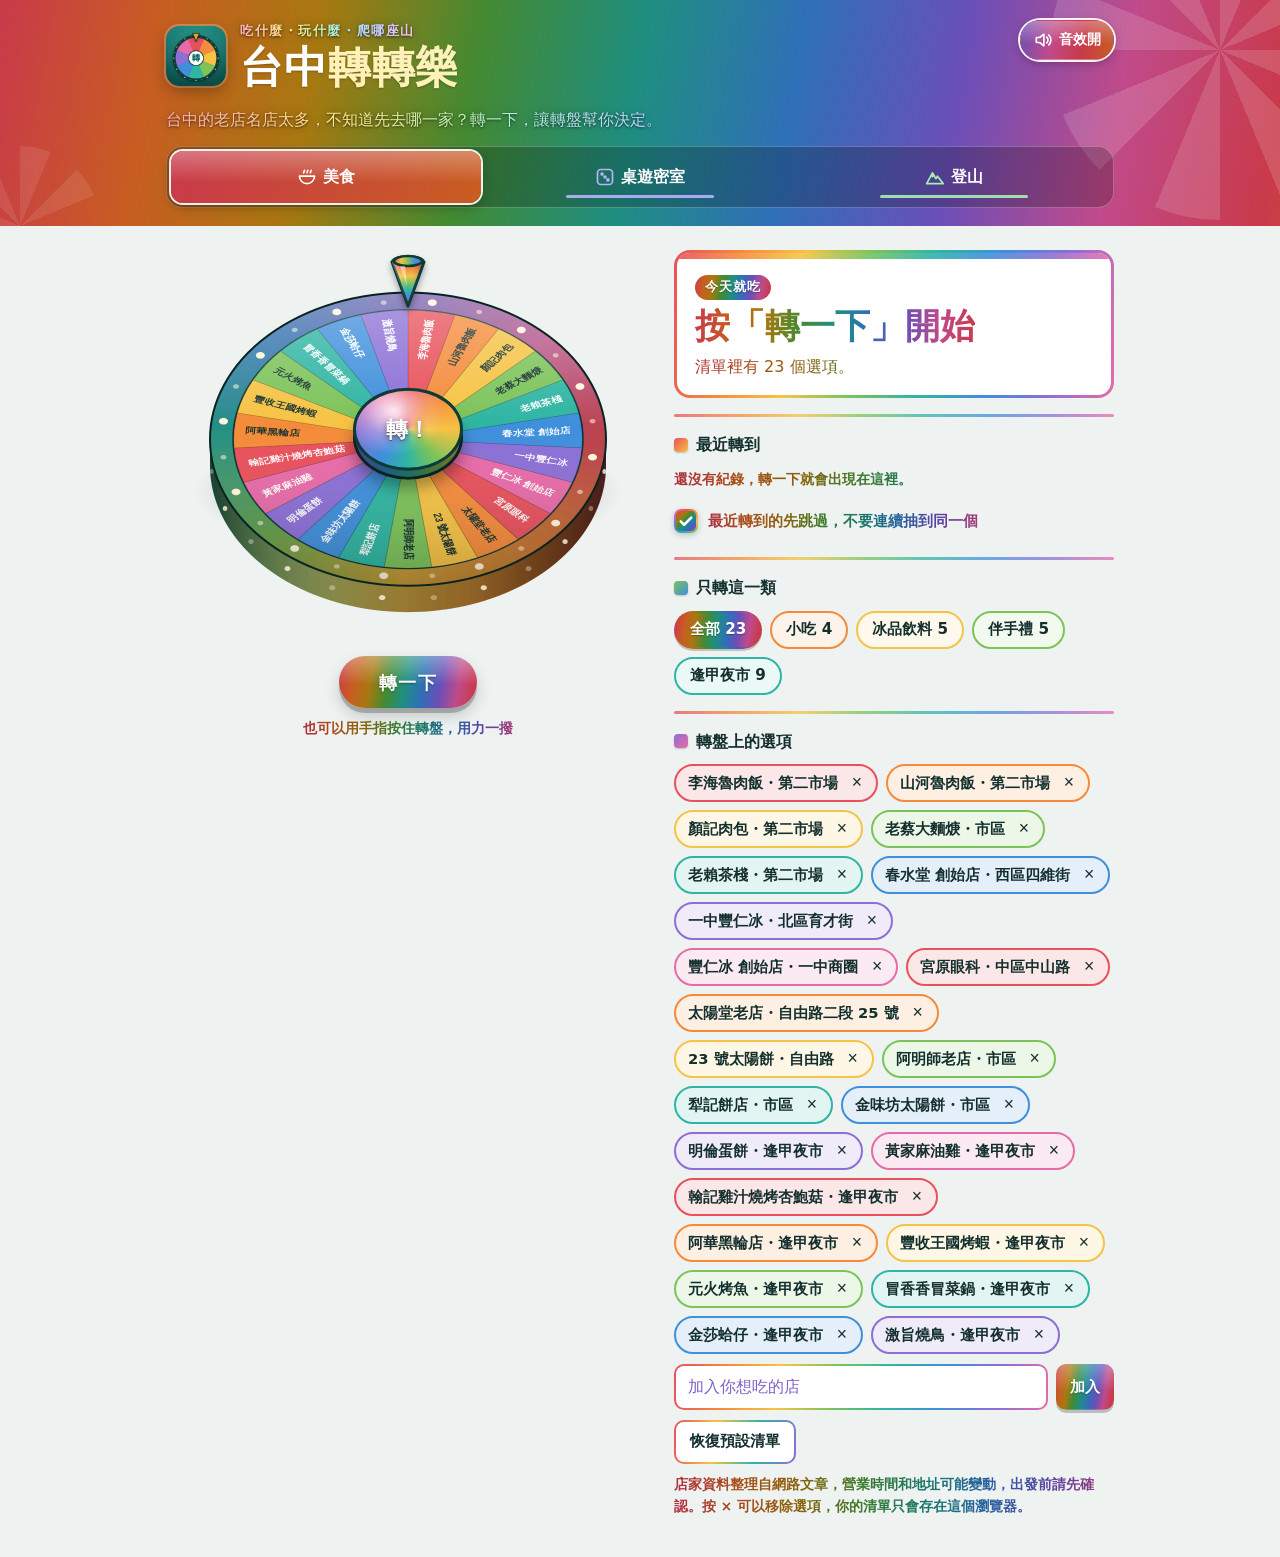
==== commit 4f31140a: "台中轉轉樂：加入按鈕改成五彩 Co-Authored-By: Claude Opus 5.5 <noreply@anthropic.com> Claude-Session: https://claud" ====
--- a/wheel/index.html
+++ b/wheel/index.html
@@ -526,11 +526,17 @@
       0 3px 10px -2px color-mix(in srgb, var(--seg-8) 55%, transparent);
   }
   .add button {
-    background: linear-gradient(180deg, rgba(255, 255, 255, .25), rgba(255, 255, 255, 0) 60%), linear-gradient(100deg, #6a4fb8, #c04a8a);
+    /* 「加入」：和「轉一下」同一組深一階的完整彩虹 */
+    background: linear-gradient(180deg, rgba(255, 255, 255, .3), rgba(255, 255, 255, 0) 60%), var(--hero-grad);
+    background-size: 100% 100%, 200% 100%;
+    background-position: 0 0, 0% 50%;
+    transition: transform .08s, box-shadow .08s, background-position .6s ease-out;
     color: #ffffff; font-weight: 700; text-shadow: 0 1px 1px rgba(0, 0, 0, .3);
     box-shadow: 0 3px 0 rgba(0, 0, 0, .22);
   }
   .add button:active { transform: translateY(2px); box-shadow: 0 1px 0 rgba(0, 0, 0, .22); }
+  .add button:hover { background-position: 0 0, 50% 50%; }
+  @media (prefers-reduced-motion: reduce) { .add button { transition: none; } }
   .reset {
     border: 2px solid transparent; color: var(--fg); font-weight: 600;
     background:
